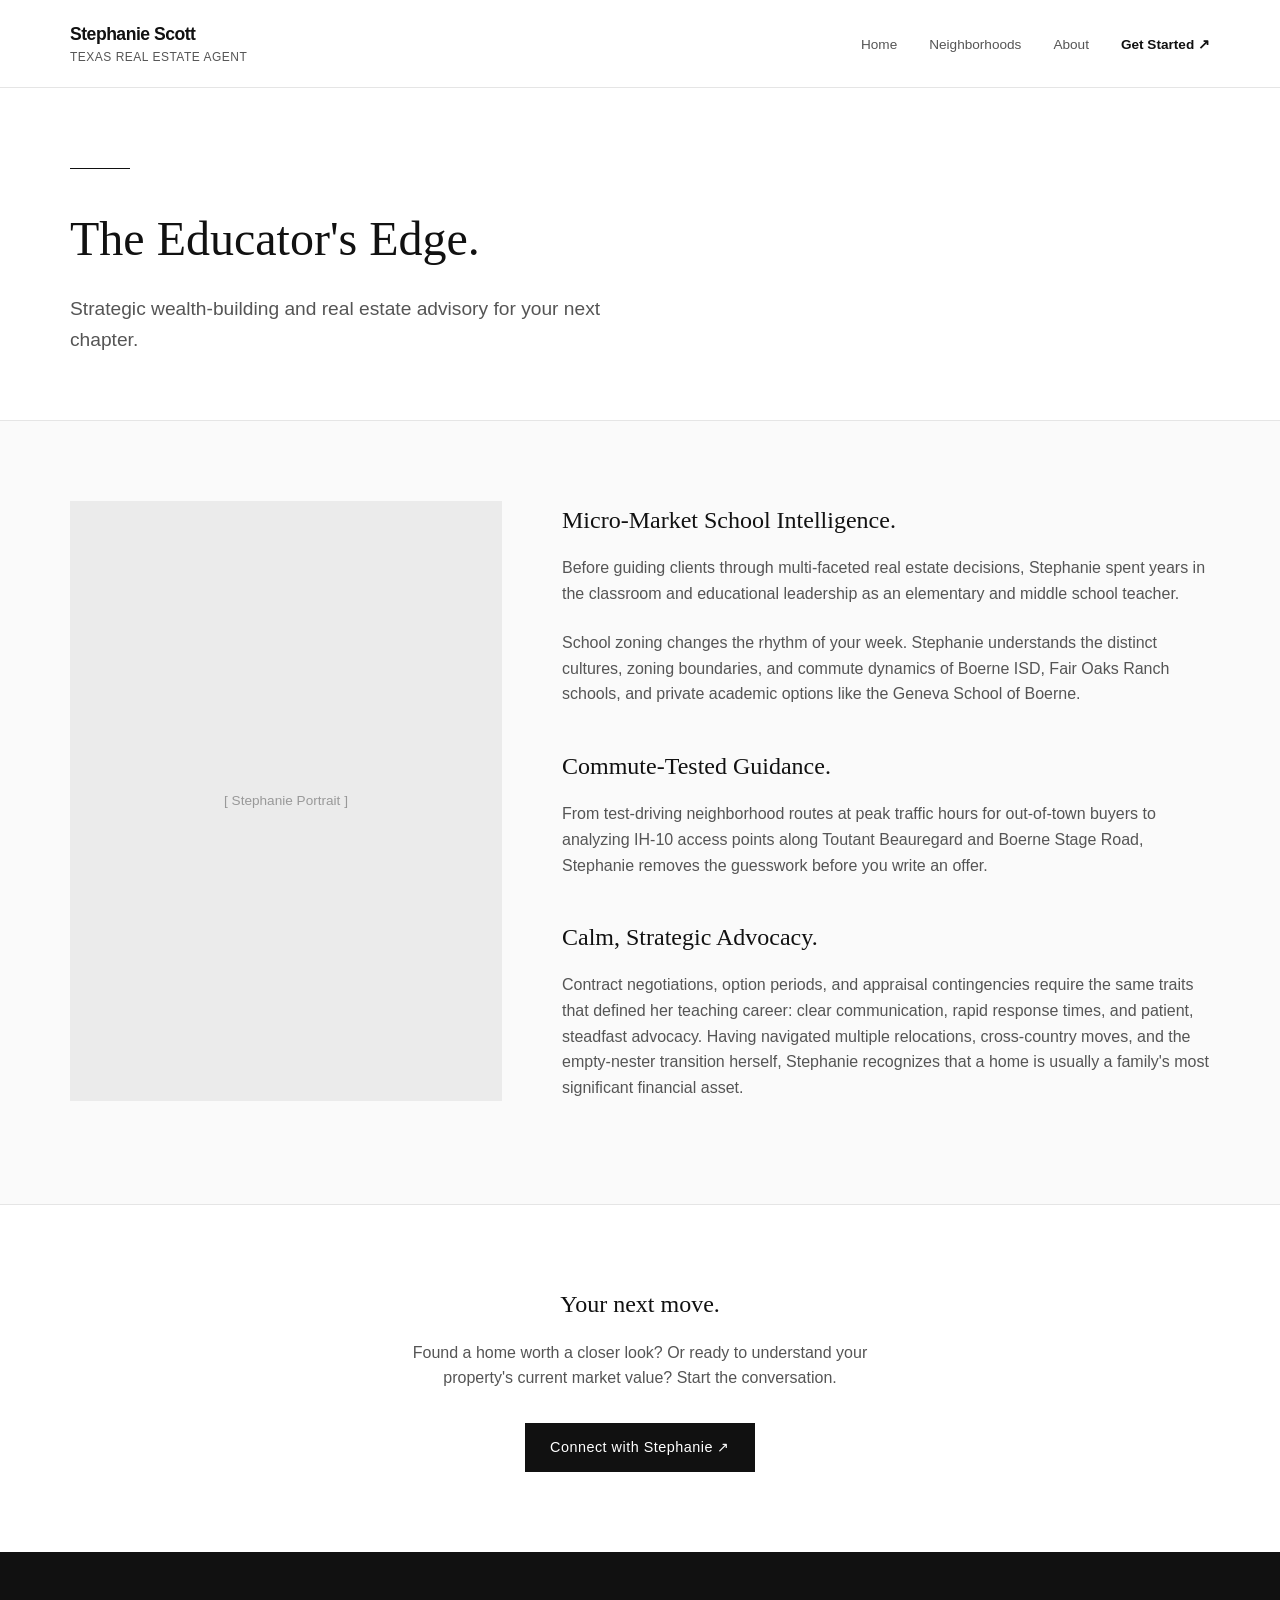
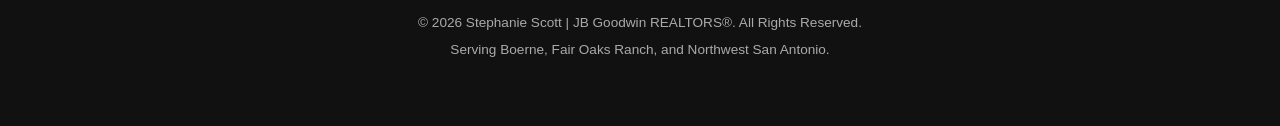
==== about.html @ c8caf701 "V1" ====
<!DOCTYPE html>
<html lang="en">
<head>
    <meta charset="UTF-8">
    <meta name="viewport" content="width=device-width, initial-scale=1.0">
    <title>Stephanie Scott | Texas Real Estate Agent</title>
    <link rel="stylesheet" href="css/style.css">
</head>
<body>
<!-- Navigation -->
<nav class="scott-nav">
    <div class="container nav-inner">
        <a href="index.html" class="logo">
            <span class="logo-name">Stephanie Scott</span>
            <span class="logo-title">Texas Real Estate Agent</span>
        </a>
        <ul class="nav-links">
            <li><a href="index.html">Home</a></li>
            <li><a href="areas.html">Neighborhoods</a></li>
            <li><a href="about.html">About</a></li>
            <li><a href="contact.html" class="nav-cta">Get Started ↗</a></li>
        </ul>
    </div>
</nav>

<header class="page-header">
    <div class="container">
        <div class="editorial-line"></div>
        <h1>The Educator's Edge.</h1>
        <p style="font-size: 1.2rem; max-width: 600px;">Strategic wealth-building and real estate advisory for your next chapter.</p>
    </div>
</header>
<section class="section">
    <div class="container" style="display: grid; grid-template-columns: 1fr 1.5fr; gap: 60px;">
        <div>
            <div class="image-placeholder" style="height: 600px;">
                <span>[ Stephanie Portrait ]</span>
            </div>
        </div>
        <div>
            <h2>Micro-Market School Intelligence.</h2>
            <p>Before guiding clients through multi-faceted real estate decisions, Stephanie spent years in the classroom and educational leadership as an elementary and middle school teacher.</p>
            <p>School zoning changes the rhythm of your week. Stephanie understands the distinct cultures, zoning boundaries, and commute dynamics of Boerne ISD, Fair Oaks Ranch schools, and private academic options like the Geneva School of Boerne.</p>
            
            <h2 style="margin-top: 40px;">Commute-Tested Guidance.</h2>
            <p>From test-driving neighborhood routes at peak traffic hours for out-of-town buyers to analyzing IH-10 access points along Toutant Beauregard and Boerne Stage Road, Stephanie removes the guesswork before you write an offer.</p>
            
            <h2 style="margin-top: 40px;">Calm, Strategic Advocacy.</h2>
            <p>Contract negotiations, option periods, and appraisal contingencies require the same traits that defined her teaching career: clear communication, rapid response times, and patient, steadfast advocacy. Having navigated multiple relocations, cross-country moves, and the empty-nester transition herself, Stephanie recognizes that a home is usually a family's most significant financial asset.</p>
        </div>
    </div>
</section>

<!-- Call to Action Footer -->
<section class="section bg-alt" style="text-align: center; border-top: 1px solid var(--border-color);">
    <div class="container">
        <h2>Your next move.</h2>
        <p style="max-width: 500px; margin: 0 auto 2rem auto;">Found a home worth a closer look? Or ready to understand your property's current market value? Start the conversation.</p>
        <a href="contact.html" class="btn-primary">Connect with Stephanie ↗</a>
    </div>
</section>
<footer>
    <div class="container">
        <p>&copy; 2026 Stephanie Scott | JB Goodwin REALTORS&reg;. All Rights Reserved.</p>
        <p>Serving Boerne, Fair Oaks Ranch, and Northwest San Antonio.</p>
    </div>
</footer>
</body>
</html>
---- css/style.css ----
/* Core Variables - Editorial & Restrained */
:root {
    --text-main: #111111;
    --text-muted: #555555;
    --bg-main: #FAFAFA;
    --bg-alt: #FFFFFF;
    --border-color: #E5E5E5;
    --accent: #5b7065; /* Muted Sage */
    --font-sans: -apple-system, BlinkMacSystemFont, "Segoe UI", Roboto, Helvetica, Arial, sans-serif;
    --font-serif: "Playfair Display", Georgia, "Times New Roman", serif;
}

body {
    margin: 0;
    padding: 0;
    background-color: var(--bg-main);
    color: var(--text-main);
    font-family: var(--font-sans);
    line-height: 1.6;
}

.container {
    width: 90%;
    max-width: 1140px;
    margin: 0 auto;
}

h1, h2, h3, h4, h5, h6 {
    font-family: var(--font-serif);
    font-weight: 400;
    color: var(--text-main);
    margin: 0 0 1rem 0;
}

p {
    margin: 0 0 1.5rem 0;
    color: var(--text-muted);
}

.editorial-line {
    height: 1px;
    width: 60px;
    background-color: var(--text-main);
    margin-bottom: 2rem;
}

/* Button Styles */
.btn-primary {
    display: inline-block;
    background-color: var(--text-main);
    color: #FFFFFF !important;
    padding: 12px 24px;
    text-decoration: none;
    font-size: 0.9rem;
    font-weight: 500;
    letter-spacing: 0.5px;
    border: 1px solid var(--text-main);
    transition: all 0.2s ease;
    cursor: pointer;
}

.btn-primary:hover {
    background-color: #FFFFFF;
    color: var(--text-main) !important;
}

.btn-text {
    display: inline-block;
    color: var(--text-main) !important;
    text-decoration: none;
    font-size: 0.95rem;
    font-weight: 600;
    border-bottom: 1px solid var(--text-main);
    padding-bottom: 2px;
    transition: opacity 0.2s ease;
}

.btn-text:hover {
    opacity: 0.6;
}

/* Navigation */
.scott-nav {
    background-color: var(--bg-alt);
    border-bottom: 1px solid var(--border-color);
    padding: 20px 0;
    position: sticky;
    top: 0;
    z-index: 100;
}

.nav-inner {
    display: flex;
    justify-content: space-between;
    align-items: center;
}

.logo {
    display: flex;
    flex-direction: column;
    text-decoration: none;
}

.logo-name {
    font-family: var(--font-sans);
    font-weight: 600;
    font-size: 1.1rem;
    letter-spacing: -0.5px;
    color: var(--text-main);
}

.logo-title {
    font-size: 0.75rem;
    color: var(--text-muted);
    text-transform: uppercase;
    letter-spacing: 0.5px;
}

.nav-links {
    list-style: none;
    display: flex;
    align-items: center;
    gap: 2rem;
    margin: 0;
    padding: 0;
}

.nav-links a {
    text-decoration: none;
    color: var(--text-muted);
    font-size: 0.85rem;
    font-weight: 500;
    transition: color 0.2s ease;
}

.nav-links a:hover {
    color: var(--text-main);
}

.nav-cta {
    font-weight: 600 !important;
    color: var(--text-main) !important;
}

/* Page Headers */
.page-header {
    padding: 80px 0 40px 0;
    background-color: var(--bg-alt);
    border-bottom: 1px solid var(--border-color);
}

.page-header h1 {
    font-size: 3rem;
}

/* Section Spacing */
.section {
    padding: 80px 0;
}

.bg-alt {
    background-color: var(--bg-alt);
}

/* Hero Section */
.hero {
    background-color: var(--bg-main);
    padding: 80px 0 100px 0;
    border-bottom: 1px solid var(--border-color);
}

.hero-grid {
    display: grid;
    grid-template-columns: 1fr 1fr;
    gap: 60px;
    align-items: center;
}

.hero h1 {
    font-size: 3.5rem;
    line-height: 1.1;
    margin-bottom: 1.5rem;
    letter-spacing: -1px;
}

.hero-subtext {
    font-size: 1.1rem;
    margin-bottom: 2.5rem;
    max-width: 90%;
}

.hero-actions {
    display: flex;
    align-items: center;
    gap: 1.5rem;
}

.image-placeholder {
    width: 100%;
    height: 500px;
    background-color: #EBEBEB;
    display: flex;
    align-items: center;
    justify-content: center;
    color: #999;
    font-size: 0.85rem;
}

/* Footer */
footer {
    background-color: var(--text-main);
    color: #fff;
    padding: 60px 0;
    text-align: center;
}
footer p {
    color: #aaa;
    font-size: 0.85rem;
    margin-bottom: 5px;
}

/* Forms */
.form-group {
    margin-bottom: 1.5rem;
}
.form-group label {
    display: block;
    margin-bottom: 0.5rem;
    font-size: 0.9rem;
    font-weight: 500;
}
.form-control {
    width: 100%;
    padding: 12px;
    border: 1px solid var(--border-color);
    background-color: var(--bg-alt);
    font-family: var(--font-sans);
}
.form-control:focus {
    outline: none;
    border-color: var(--accent);
}

/* Mobile */
@media (max-width: 900px) {
    .hero-grid {
        grid-template-columns: 1fr;
    }
}
@media (max-width: 600px) {
    .nav-links {
        display: none;
    }
}
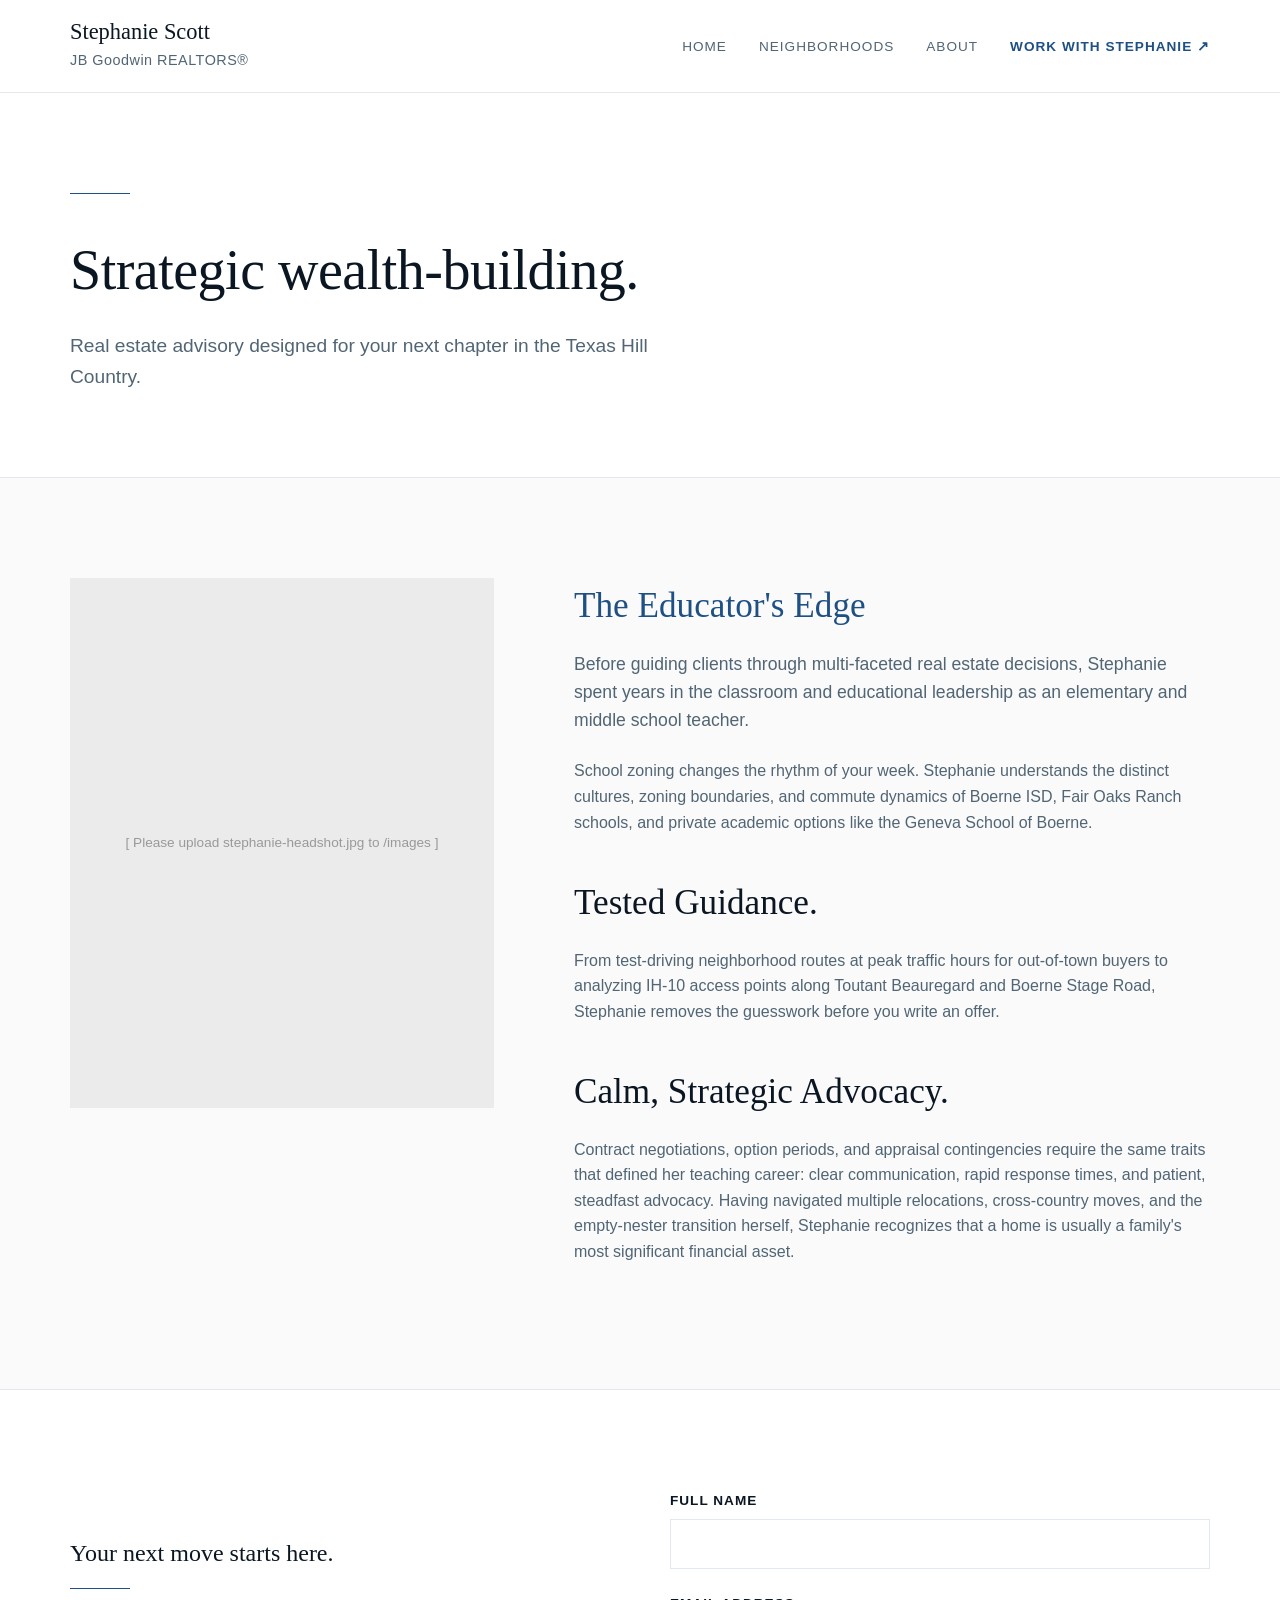
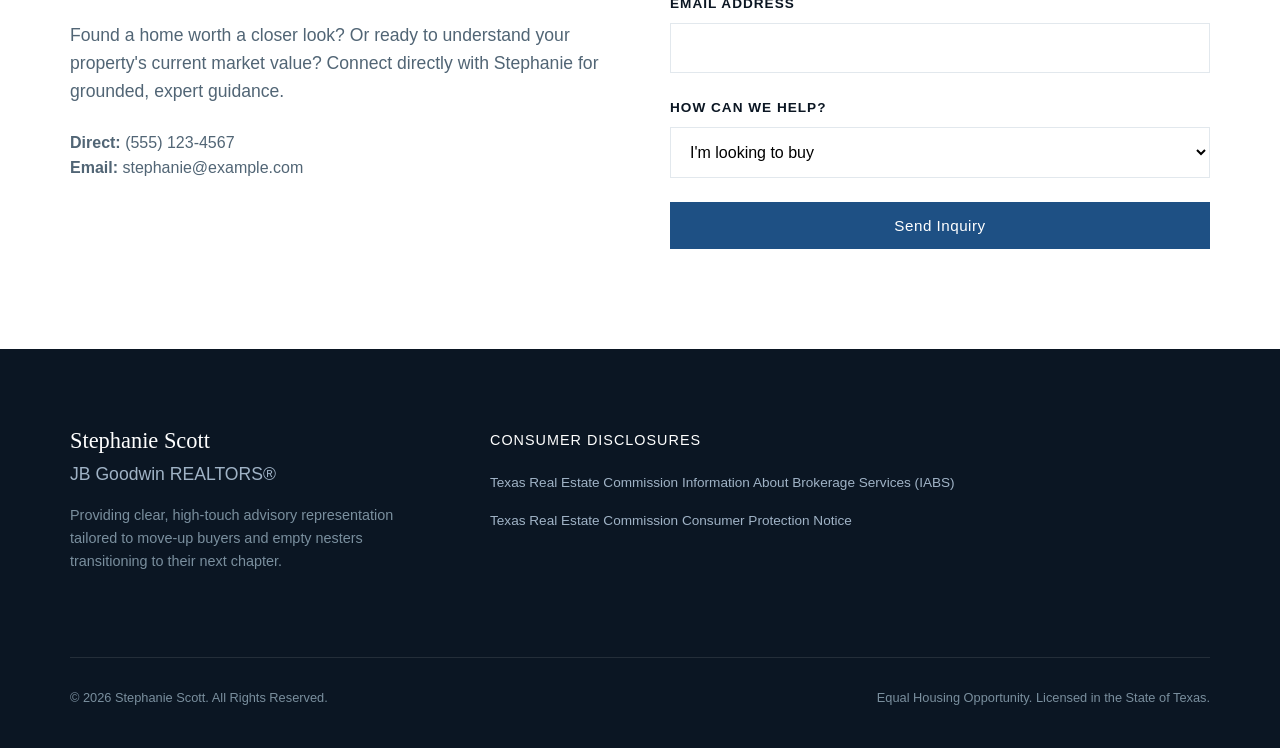
==== commit 0238f1e2: "V2" ====
--- a/about.html
+++ b/about.html
@@ -3,8 +3,9 @@
 <head>
     <meta charset="UTF-8">
     <meta name="viewport" content="width=device-width, initial-scale=1.0">
-    <title>Stephanie Scott | Texas Real Estate Agent</title>
+    <title>Stephanie Scott | JB Goodwin REALTORS® | Texas Real Estate Agent</title>
     <link rel="stylesheet" href="css/style.css">
+    <meta name="description" content="Grounded real estate guidance along the I-10 corridor, Boerne, and Fair Oaks Ranch. Discover the Educator's Edge with Stephanie Scott, JB Goodwin REALTORS®.">
 </head>
 <body>
 <!-- Navigation -->
@@ -12,13 +13,13 @@
     <div class="container nav-inner">
         <a href="index.html" class="logo">
             <span class="logo-name">Stephanie Scott</span>
-            <span class="logo-title">Texas Real Estate Agent</span>
+            <span class="logo-title">JB Goodwin REALTORS&reg;</span>
         </a>
         <ul class="nav-links">
             <li><a href="index.html">Home</a></li>
             <li><a href="areas.html">Neighborhoods</a></li>
             <li><a href="about.html">About</a></li>
-            <li><a href="contact.html" class="nav-cta">Get Started ↗</a></li>
+            <li><a href="contact.html" class="nav-cta">Work With Stephanie ↗</a></li>
         </ul>
     </div>
 </nav>
@@ -26,43 +27,82 @@
 <header class="page-header">
     <div class="container">
         <div class="editorial-line"></div>
-        <h1>The Educator's Edge.</h1>
-        <p style="font-size: 1.2rem; max-width: 600px;">Strategic wealth-building and real estate advisory for your next chapter.</p>
+        <h1>Strategic wealth-building.</h1>
+        <p style="font-size: 1.2rem; max-width: 600px;">Real estate advisory designed for your next chapter in the Texas Hill Country.</p>
     </div>
 </header>
 <section class="section">
-    <div class="container" style="display: grid; grid-template-columns: 1fr 1.5fr; gap: 60px;">
+    <div class="container" style="display: grid; grid-template-columns: 1fr 1.5fr; gap: 80px; align-items: start;">
         <div>
-            <div class="image-placeholder" style="height: 600px;">
-                <span>[ Stephanie Portrait ]</span>
+            <div class="image-placeholder" style="height: auto; aspect-ratio: 4/5;">
+                 <img src="images/stephanie-headshot.jpg" alt="Stephanie Scott Headshot" onerror="this.style.display='none'; this.parentNode.innerHTML='<span style=\'color:#999;\'>[ Please upload stephanie-headshot.jpg to /images ]</span>'">
             </div>
         </div>
         <div>
-            <h2>Micro-Market School Intelligence.</h2>
-            <p>Before guiding clients through multi-faceted real estate decisions, Stephanie spent years in the classroom and educational leadership as an elementary and middle school teacher.</p>
+            <h2 style="font-size: 2.2rem; color: var(--accent);">The Educator's Edge</h2>
+            <p style="font-size: 1.1rem;">Before guiding clients through multi-faceted real estate decisions, Stephanie spent years in the classroom and educational leadership as an elementary and middle school teacher.</p>
             <p>School zoning changes the rhythm of your week. Stephanie understands the distinct cultures, zoning boundaries, and commute dynamics of Boerne ISD, Fair Oaks Ranch schools, and private academic options like the Geneva School of Boerne.</p>
             
-            <h2 style="margin-top: 40px;">Commute-Tested Guidance.</h2>
+            <h2 style="margin-top: 40px; font-size: 2.2rem;">Tested Guidance.</h2>
             <p>From test-driving neighborhood routes at peak traffic hours for out-of-town buyers to analyzing IH-10 access points along Toutant Beauregard and Boerne Stage Road, Stephanie removes the guesswork before you write an offer.</p>
             
-            <h2 style="margin-top: 40px;">Calm, Strategic Advocacy.</h2>
+            <h2 style="margin-top: 40px; font-size: 2.2rem;">Calm, Strategic Advocacy.</h2>
             <p>Contract negotiations, option periods, and appraisal contingencies require the same traits that defined her teaching career: clear communication, rapid response times, and patient, steadfast advocacy. Having navigated multiple relocations, cross-country moves, and the empty-nester transition herself, Stephanie recognizes that a home is usually a family's most significant financial asset.</p>
         </div>
     </div>
 </section>
 
-<!-- Call to Action Footer -->
-<section class="section bg-alt" style="text-align: center; border-top: 1px solid var(--border-color);">
-    <div class="container">
-        <h2>Your next move.</h2>
-        <p style="max-width: 500px; margin: 0 auto 2rem auto;">Found a home worth a closer look? Or ready to understand your property's current market value? Start the conversation.</p>
-        <a href="contact.html" class="btn-primary">Connect with Stephanie ↗</a>
+<!-- Lead Capture / CTA Section -->
+<section class="section bg-alt" style="border-top: 1px solid var(--border-color);">
+    <div class="container lead-capture-grid">
+        <div>
+            <h2>Your next move starts here.</h2>
+            <div class="editorial-line"></div>
+            <p style="font-size: 1.1rem;">Found a home worth a closer look? Or ready to understand your property's current market value? Connect directly with Stephanie for grounded, expert guidance.</p>
+            <p><strong>Direct:</strong> (555) 123-4567<br><strong>Email:</strong> stephanie@example.com</p>
+        </div>
+        <div>
+            <form name="contact" method="POST" data-netlify="true" action="/success.html">
+                <div class="form-group">
+                    <label>Full Name</label>
+                    <input type="text" name="name" class="form-control" required>
+                </div>
+                <div class="form-group">
+                    <label>Email Address</label>
+                    <input type="email" name="email" class="form-control" required>
+                </div>
+                <div class="form-group">
+                    <label>How can we help?</label>
+                    <select name="inquiry_type" class="form-control">
+                        <option>I'm looking to buy</option>
+                        <option>I'm looking to sell</option>
+                        <option>Relocating to the San Antonio/Boerne area</option>
+                        <option>General real estate inquiry</option>
+                    </select>
+                </div>
+                <button type="submit" class="btn-primary" style="width: 100%;">Send Inquiry</button>
+            </form>
+        </div>
     </div>
 </section>
-<footer>
-    <div class="container">
-        <p>&copy; 2026 Stephanie Scott | JB Goodwin REALTORS&reg;. All Rights Reserved.</p>
-        <p>Serving Boerne, Fair Oaks Ranch, and Northwest San Antonio.</p>
+
+<!-- TREC Compliant Footer -->
+<footer class="site-footer">
+    <div class="container footer-grid">
+        <div class="footer-brand">
+            <span class="logo-name">Stephanie Scott</span>
+            <span class="broker-name">JB Goodwin REALTORS&reg;</span>
+            <p style="color: #7A8F9E; margin-top: 15px; font-size: 0.9rem;">Providing clear, high-touch advisory representation tailored to move-up buyers and empty nesters transitioning to their next chapter.</p>
+        </div>
+        <div class="footer-links">
+            <h4 style="color: #fff; margin-bottom: 5px; font-family: var(--font-sans); font-size: 0.9rem; text-transform: uppercase; letter-spacing: 1px;">Consumer Disclosures</h4>
+            <a href="https://drive.google.com/file/d/1l_3SOU26f0fqp-PpKHAek24jB_T3KAyO/view?usp=sharing" target="_blank" rel="noopener noreferrer">Texas Real Estate Commission Information About Brokerage Services (IABS)</a>
+            <a href="https://www.trec.texas.gov/sites/default/links/CN%201-5_0.pdf" target="_blank" rel="noopener noreferrer">Texas Real Estate Commission Consumer Protection Notice</a>
+        </div>
+    </div>
+    <div class="container footer-bottom">
+        <span>&copy; 2026 Stephanie Scott. All Rights Reserved.</span>
+        <span>Equal Housing Opportunity. Licensed in the State of Texas.</span>
     </div>
 </footer>
 </body>
--- a/css/style.css
+++ b/css/style.css
@@ -1,13 +1,14 @@
 /* Core Variables - Editorial & Restrained */
 :root {
-    --text-main: #111111;
-    --text-muted: #555555;
+    --text-main: #0B1623; /* Deep Midnight Blue / Almost Black */
+    --text-muted: #516575; /* Steel Blue Muted */
     --bg-main: #FAFAFA;
     --bg-alt: #FFFFFF;
-    --border-color: #E5E5E5;
-    --accent: #5b7065; /* Muted Sage */
+    --border-color: #E2E8ED;
+    --accent: #1E5084; /* Unique Sophisticated Blue */
+    --accent-hover: #153A61;
     --font-sans: -apple-system, BlinkMacSystemFont, "Segoe UI", Roboto, Helvetica, Arial, sans-serif;
-    --font-serif: "Playfair Display", Georgia, "Times New Roman", serif;
+    --font-serif: "Playfair Display", "Didot", Georgia, "Times New Roman", serif;
 }
 
 body {
@@ -40,28 +41,28 @@
 .editorial-line {
     height: 1px;
     width: 60px;
-    background-color: var(--text-main);
+    background-color: var(--accent);
     margin-bottom: 2rem;
 }
 
 /* Button Styles */
 .btn-primary {
     display: inline-block;
-    background-color: var(--text-main);
+    background-color: var(--accent);
     color: #FFFFFF !important;
-    padding: 12px 24px;
-    text-decoration: none;
-    font-size: 0.9rem;
+    padding: 14px 28px;
+    text-decoration: none;
+    font-size: 0.95rem;
     font-weight: 500;
     letter-spacing: 0.5px;
-    border: 1px solid var(--text-main);
-    transition: all 0.2s ease;
+    border: 1px solid var(--accent);
+    transition: all 0.3s ease;
     cursor: pointer;
 }
 
 .btn-primary:hover {
-    background-color: #FFFFFF;
-    color: var(--text-main) !important;
+    background-color: var(--accent-hover);
+    border-color: var(--accent-hover);
 }
 
 .btn-text {
@@ -71,12 +72,14 @@
     font-size: 0.95rem;
     font-weight: 600;
     border-bottom: 1px solid var(--text-main);
-    padding-bottom: 2px;
+    padding-bottom: 3px;
     transition: opacity 0.2s ease;
 }
 
 .btn-text:hover {
     opacity: 0.6;
+    color: var(--accent) !important;
+    border-bottom-color: var(--accent);
 }
 
 /* Navigation */
@@ -102,18 +105,20 @@
 }
 
 .logo-name {
-    font-family: var(--font-sans);
-    font-weight: 600;
-    font-size: 1.1rem;
-    letter-spacing: -0.5px;
+    font-family: var(--font-serif);
+    font-weight: 400;
+    font-size: 1.4rem;
     color: var(--text-main);
-}
-
+    line-height: 1.1;
+}
+
+/* TREC Compliance: Brokerage identification font size prominently sized */
 .logo-title {
-    font-size: 0.75rem;
+    font-size: 0.9rem;
     color: var(--text-muted);
-    text-transform: uppercase;
+    font-weight: 500;
     letter-spacing: 0.5px;
+    margin-top: 4px;
 }
 
 .nav-links {
@@ -130,125 +135,215 @@
     color: var(--text-muted);
     font-size: 0.85rem;
     font-weight: 500;
+    text-transform: uppercase;
+    letter-spacing: 1px;
     transition: color 0.2s ease;
 }
 
 .nav-links a:hover {
-    color: var(--text-main);
+    color: var(--accent);
 }
 
 .nav-cta {
     font-weight: 600 !important;
-    color: var(--text-main) !important;
+    color: var(--accent) !important;
 }
 
 /* Page Headers */
 .page-header {
-    padding: 80px 0 40px 0;
+    padding: 100px 0 60px 0;
     background-color: var(--bg-alt);
     border-bottom: 1px solid var(--border-color);
 }
 
 .page-header h1 {
-    font-size: 3rem;
+    font-size: 3.5rem;
+    letter-spacing: -0.5px;
 }
 
 /* Section Spacing */
 .section {
-    padding: 80px 0;
+    padding: 100px 0;
 }
 
 .bg-alt {
     background-color: var(--bg-alt);
+}
+
+.bg-accent {
+    background-color: var(--text-main);
+    color: var(--bg-alt);
+}
+.bg-accent h2, .bg-accent p {
+    color: var(--bg-alt);
 }
 
 /* Hero Section */
 .hero {
     background-color: var(--bg-main);
-    padding: 80px 0 100px 0;
+    padding: 100px 0 120px 0;
     border-bottom: 1px solid var(--border-color);
 }
 
 .hero-grid {
     display: grid;
     grid-template-columns: 1fr 1fr;
-    gap: 60px;
+    gap: 80px;
     align-items: center;
 }
 
 .hero h1 {
-    font-size: 3.5rem;
+    font-size: 4rem;
     line-height: 1.1;
     margin-bottom: 1.5rem;
     letter-spacing: -1px;
 }
 
 .hero-subtext {
-    font-size: 1.1rem;
+    font-size: 1.15rem;
     margin-bottom: 2.5rem;
     max-width: 90%;
+    color: var(--text-main);
 }
 
 .hero-actions {
     display: flex;
     align-items: center;
-    gap: 1.5rem;
+    gap: 2rem;
 }
 
 .image-placeholder {
     width: 100%;
-    height: 500px;
+    height: 600px;
     background-color: #EBEBEB;
     display: flex;
     align-items: center;
     justify-content: center;
     color: #999;
     font-size: 0.85rem;
-}
-
-/* Footer */
-footer {
-    background-color: var(--text-main);
-    color: #fff;
-    padding: 60px 0;
-    text-align: center;
-}
-footer p {
-    color: #aaa;
-    font-size: 0.85rem;
-    margin-bottom: 5px;
-}
-
-/* Forms */
+    overflow: hidden;
+}
+
+.image-placeholder img {
+    width: 100%;
+    height: 100%;
+    object-fit: cover;
+}
+
+/* Value Props / Educator Edge Grid */
+.editorial-grid {
+    display: grid;
+    grid-template-columns: repeat(3, 1fr);
+    gap: 60px;
+}
+.grid-item {
+    border-top: 1px solid var(--border-color);
+    padding-top: 2rem;
+}
+.grid-item h3 {
+    font-family: var(--font-sans);
+    font-size: 1.2rem;
+    font-weight: 600;
+}
+.grid-number {
+    font-family: var(--font-serif);
+    font-size: 1.5rem;
+    color: var(--accent);
+    display: block;
+    margin-bottom: 1rem;
+}
+
+/* Forms (Lead Capture Flow) */
+.lead-capture-grid {
+    display: grid;
+    grid-template-columns: 1fr 1fr;
+    gap: 60px;
+    align-items: center;
+}
 .form-group {
     margin-bottom: 1.5rem;
 }
 .form-group label {
     display: block;
     margin-bottom: 0.5rem;
-    font-size: 0.9rem;
-    font-weight: 500;
+    font-size: 0.85rem;
+    text-transform: uppercase;
+    letter-spacing: 1px;
+    font-weight: 600;
 }
 .form-control {
     width: 100%;
-    padding: 12px;
+    padding: 15px;
     border: 1px solid var(--border-color);
     background-color: var(--bg-alt);
     font-family: var(--font-sans);
+    font-size: 1rem;
+    transition: border-color 0.3s ease;
+    box-sizing: border-box;
 }
 .form-control:focus {
     outline: none;
     border-color: var(--accent);
 }
 
+/* TREC Compliant Footer */
+.site-footer {
+    background-color: var(--text-main);
+    color: #fff;
+    padding: 80px 0 40px 0;
+}
+.footer-grid {
+    display: grid;
+    grid-template-columns: 1fr 2fr;
+    gap: 60px;
+    margin-bottom: 60px;
+}
+.footer-brand .logo-name {
+    color: #fff;
+}
+.footer-brand .broker-name {
+    display: block;
+    color: #A0B3C6;
+    font-size: 1.1rem; /* Prominent sizing for TREC compliance */
+    margin-top: 5px;
+    font-weight: 500;
+}
+.footer-links {
+    display: flex;
+    flex-direction: column;
+    gap: 15px;
+    align-items: flex-start;
+}
+.footer-links a {
+    color: #A0B3C6;
+    text-decoration: none;
+    font-size: 0.85rem;
+    border-bottom: 1px solid transparent;
+    transition: color 0.2s ease;
+}
+.footer-links a:hover {
+    color: #fff;
+    border-bottom-color: #fff;
+}
+.footer-bottom {
+    border-top: 1px solid rgba(255,255,255,0.1);
+    padding-top: 30px;
+    display: flex;
+    justify-content: space-between;
+    font-size: 0.8rem;
+    color: #7A8F9E;
+}
+
 /* Mobile */
 @media (max-width: 900px) {
-    .hero-grid {
+    .hero-grid, .editorial-grid, .lead-capture-grid, .footer-grid {
         grid-template-columns: 1fr;
+        gap: 40px;
     }
+    .hero h1 { font-size: 3rem; }
+    .page-header h1 { font-size: 2.5rem; }
 }
 @media (max-width: 600px) {
-    .nav-links {
-        display: none;
-    }
-}
+    .nav-links { display: none; }
+    .footer-bottom { flex-direction: column; gap: 10px; }
+}
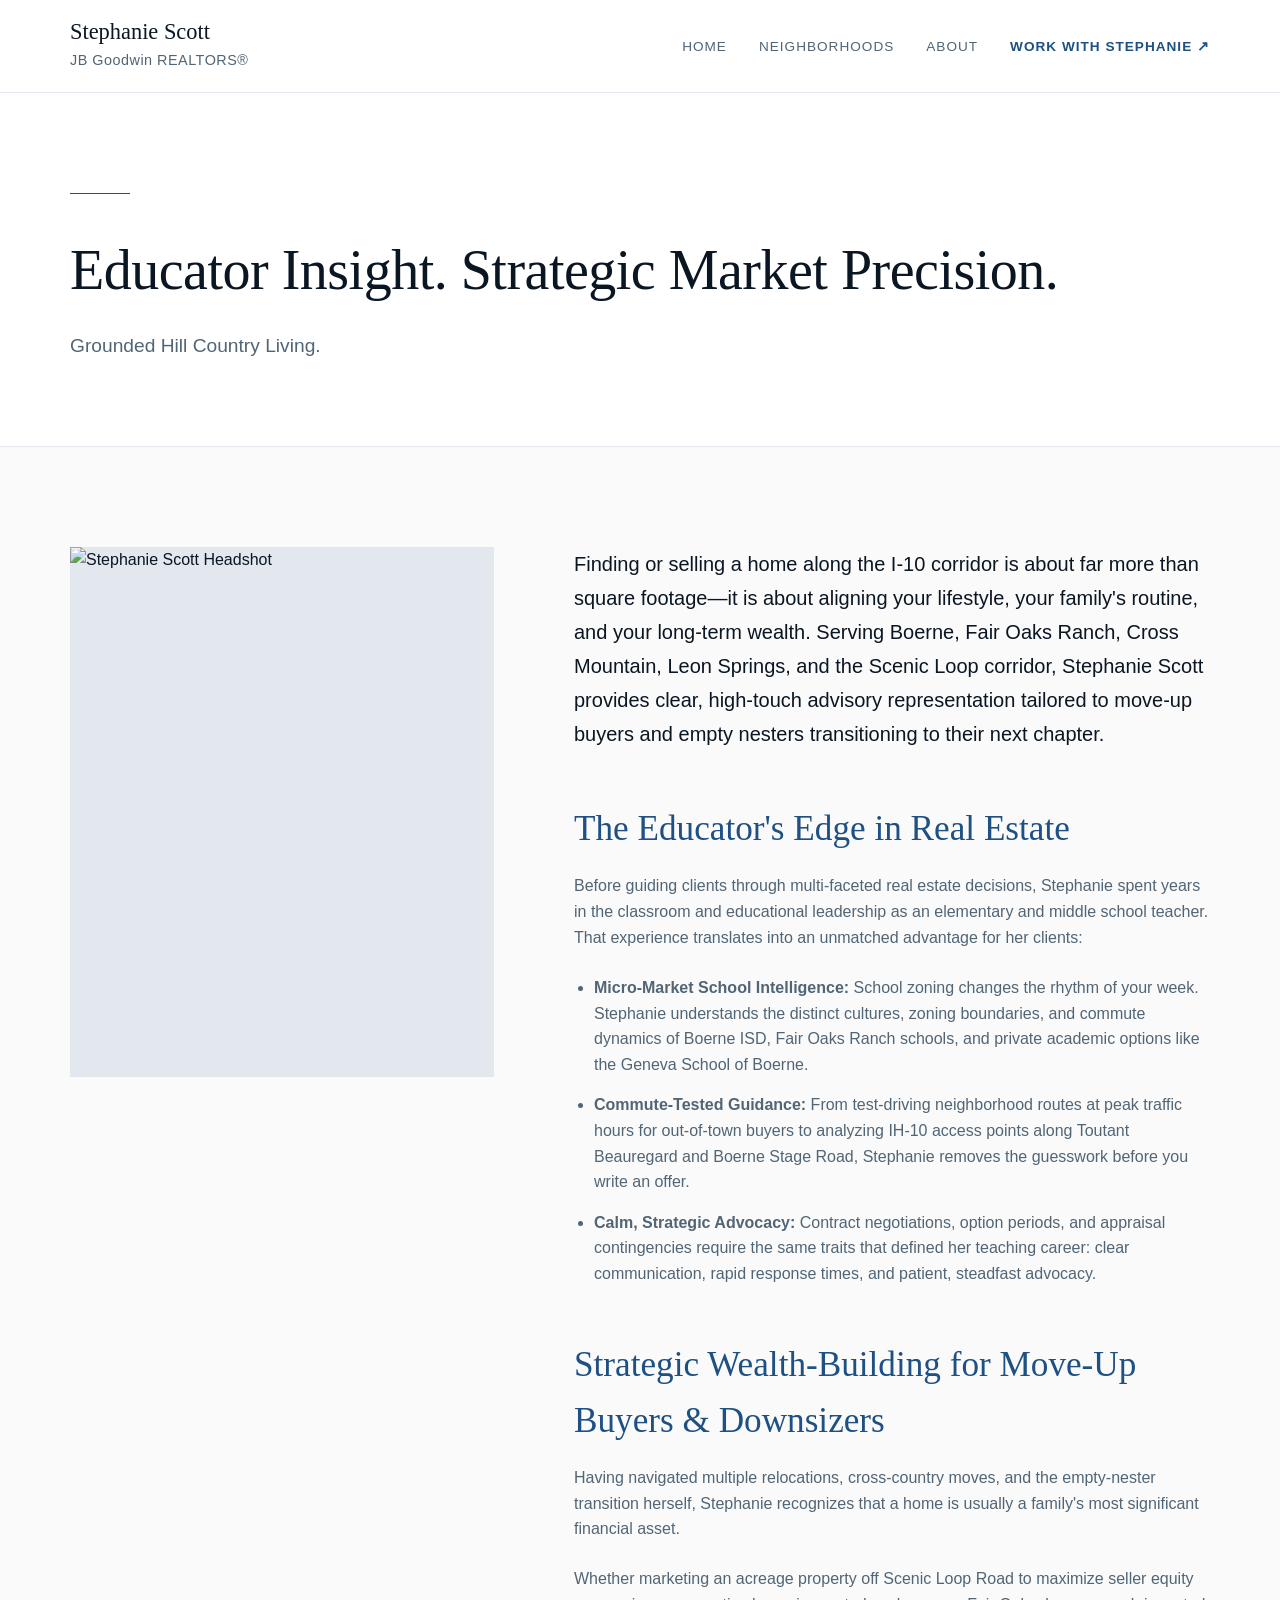
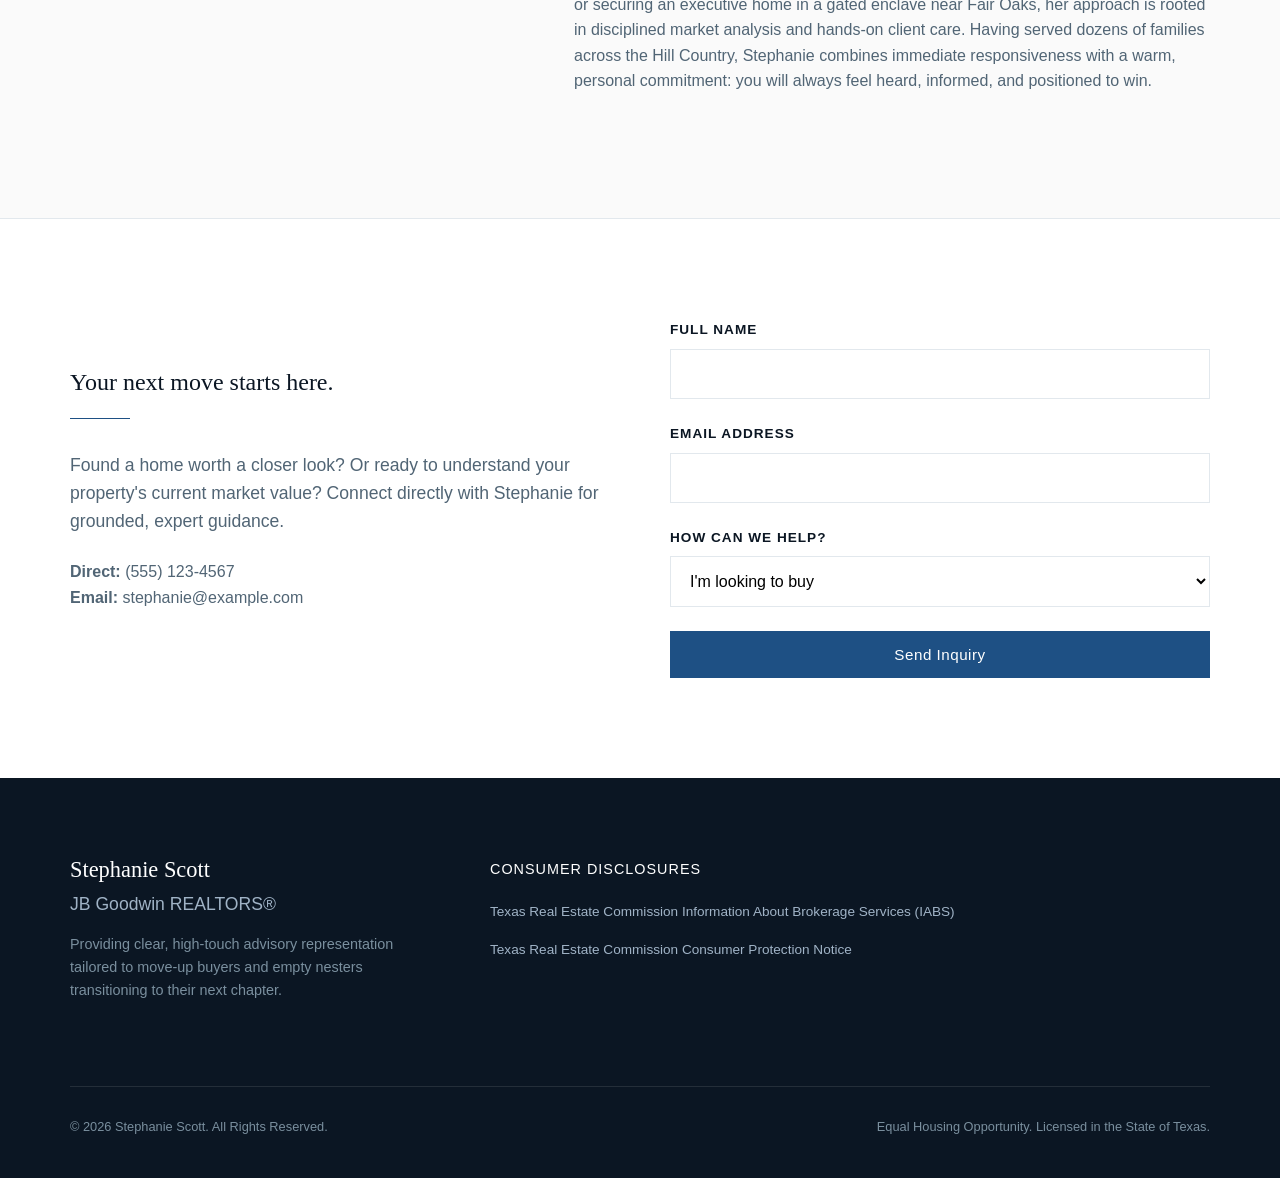
==== commit 385d3aab: "Headshot V3" ====
--- a/about.html
+++ b/about.html
@@ -27,27 +27,31 @@
 <header class="page-header">
     <div class="container">
         <div class="editorial-line"></div>
-        <h1>Strategic wealth-building.</h1>
-        <p style="font-size: 1.2rem; max-width: 600px;">Real estate advisory designed for your next chapter in the Texas Hill Country.</p>
+        <h1>Educator Insight. Strategic Market Precision.</h1>
+        <p style="font-size: 1.2rem; max-width: 600px;">Grounded Hill Country Living.</p>
     </div>
 </header>
 <section class="section">
     <div class="container" style="display: grid; grid-template-columns: 1fr 1.5fr; gap: 80px; align-items: start;">
         <div>
             <div class="image-placeholder" style="height: auto; aspect-ratio: 4/5;">
-                 <img src="images/stephanie-headshot.jpg" alt="Stephanie Scott Headshot" onerror="this.style.display='none'; this.parentNode.innerHTML='<span style=\'color:#999;\'>[ Please upload stephanie-headshot.jpg to /images ]</span>'">
+                 <img src="assets/Stephanie-Scott-Headshot.jpg" alt="Stephanie Scott Headshot">
             </div>
         </div>
         <div>
-            <h2 style="font-size: 2.2rem; color: var(--accent);">The Educator's Edge</h2>
-            <p style="font-size: 1.1rem;">Before guiding clients through multi-faceted real estate decisions, Stephanie spent years in the classroom and educational leadership as an elementary and middle school teacher.</p>
-            <p>School zoning changes the rhythm of your week. Stephanie understands the distinct cultures, zoning boundaries, and commute dynamics of Boerne ISD, Fair Oaks Ranch schools, and private academic options like the Geneva School of Boerne.</p>
+            <p style="font-size: 1.25rem; line-height: 1.7; font-weight: 500; color: var(--text-main); margin-bottom: 50px;">Finding or selling a home along the I-10 corridor is about far more than square footage—it is about aligning your lifestyle, your family's routine, and your long-term wealth. Serving Boerne, Fair Oaks Ranch, Cross Mountain, Leon Springs, and the Scenic Loop corridor, Stephanie Scott provides clear, high-touch advisory representation tailored to move-up buyers and empty nesters transitioning to their next chapter.</p>
             
-            <h2 style="margin-top: 40px; font-size: 2.2rem;">Tested Guidance.</h2>
-            <p>From test-driving neighborhood routes at peak traffic hours for out-of-town buyers to analyzing IH-10 access points along Toutant Beauregard and Boerne Stage Road, Stephanie removes the guesswork before you write an offer.</p>
+            <h2 style="font-size: 2.2rem; color: var(--accent);">The Educator's Edge in Real Estate</h2>
+            <p style="margin-bottom: 25px;">Before guiding clients through multi-faceted real estate decisions, Stephanie spent years in the classroom and educational leadership as an elementary and middle school teacher. That experience translates into an unmatched advantage for her clients:</p>
+            <ul style="margin-bottom: 50px; padding-left: 20px; color: var(--text-muted);">
+                <li style="margin-bottom: 15px;"><strong>Micro-Market School Intelligence:</strong> School zoning changes the rhythm of your week. Stephanie understands the distinct cultures, zoning boundaries, and commute dynamics of Boerne ISD, Fair Oaks Ranch schools, and private academic options like the Geneva School of Boerne.</li>
+                <li style="margin-bottom: 15px;"><strong>Commute-Tested Guidance:</strong> From test-driving neighborhood routes at peak traffic hours for out-of-town buyers to analyzing IH-10 access points along Toutant Beauregard and Boerne Stage Road, Stephanie removes the guesswork before you write an offer.</li>
+                <li style="margin-bottom: 15px;"><strong>Calm, Strategic Advocacy:</strong> Contract negotiations, option periods, and appraisal contingencies require the same traits that defined her teaching career: clear communication, rapid response times, and patient, steadfast advocacy.</li>
+            </ul>
             
-            <h2 style="margin-top: 40px; font-size: 2.2rem;">Calm, Strategic Advocacy.</h2>
-            <p>Contract negotiations, option periods, and appraisal contingencies require the same traits that defined her teaching career: clear communication, rapid response times, and patient, steadfast advocacy. Having navigated multiple relocations, cross-country moves, and the empty-nester transition herself, Stephanie recognizes that a home is usually a family's most significant financial asset.</p>
+            <h2 style="font-size: 2.2rem; color: var(--accent);">Strategic Wealth-Building for Move-Up Buyers & Downsizers</h2>
+            <p>Having navigated multiple relocations, cross-country moves, and the empty-nester transition herself, Stephanie recognizes that a home is usually a family's most significant financial asset.</p>
+            <p>Whether marketing an acreage property off Scenic Loop Road to maximize seller equity or securing an executive home in a gated enclave near Fair Oaks, her approach is rooted in disciplined market analysis and hands-on client care. Having served dozens of families across the Hill Country, Stephanie combines immediate responsiveness with a warm, personal commitment: you will always feel heard, informed, and positioned to win.</p>
         </div>
     </div>
 </section>
--- a/css/style.css
+++ b/css/style.css
@@ -112,7 +112,7 @@
     line-height: 1.1;
 }
 
-/* TREC Compliance: Brokerage identification font size prominently sized */
+/* TREC Compliance */
 .logo-title {
     font-size: 0.9rem;
     color: var(--text-muted);
@@ -215,12 +215,10 @@
 .image-placeholder {
     width: 100%;
     height: 600px;
-    background-color: #EBEBEB;
+    background-color: var(--border-color);
     display: flex;
     align-items: center;
     justify-content: center;
-    color: #999;
-    font-size: 0.85rem;
     overflow: hidden;
 }
 
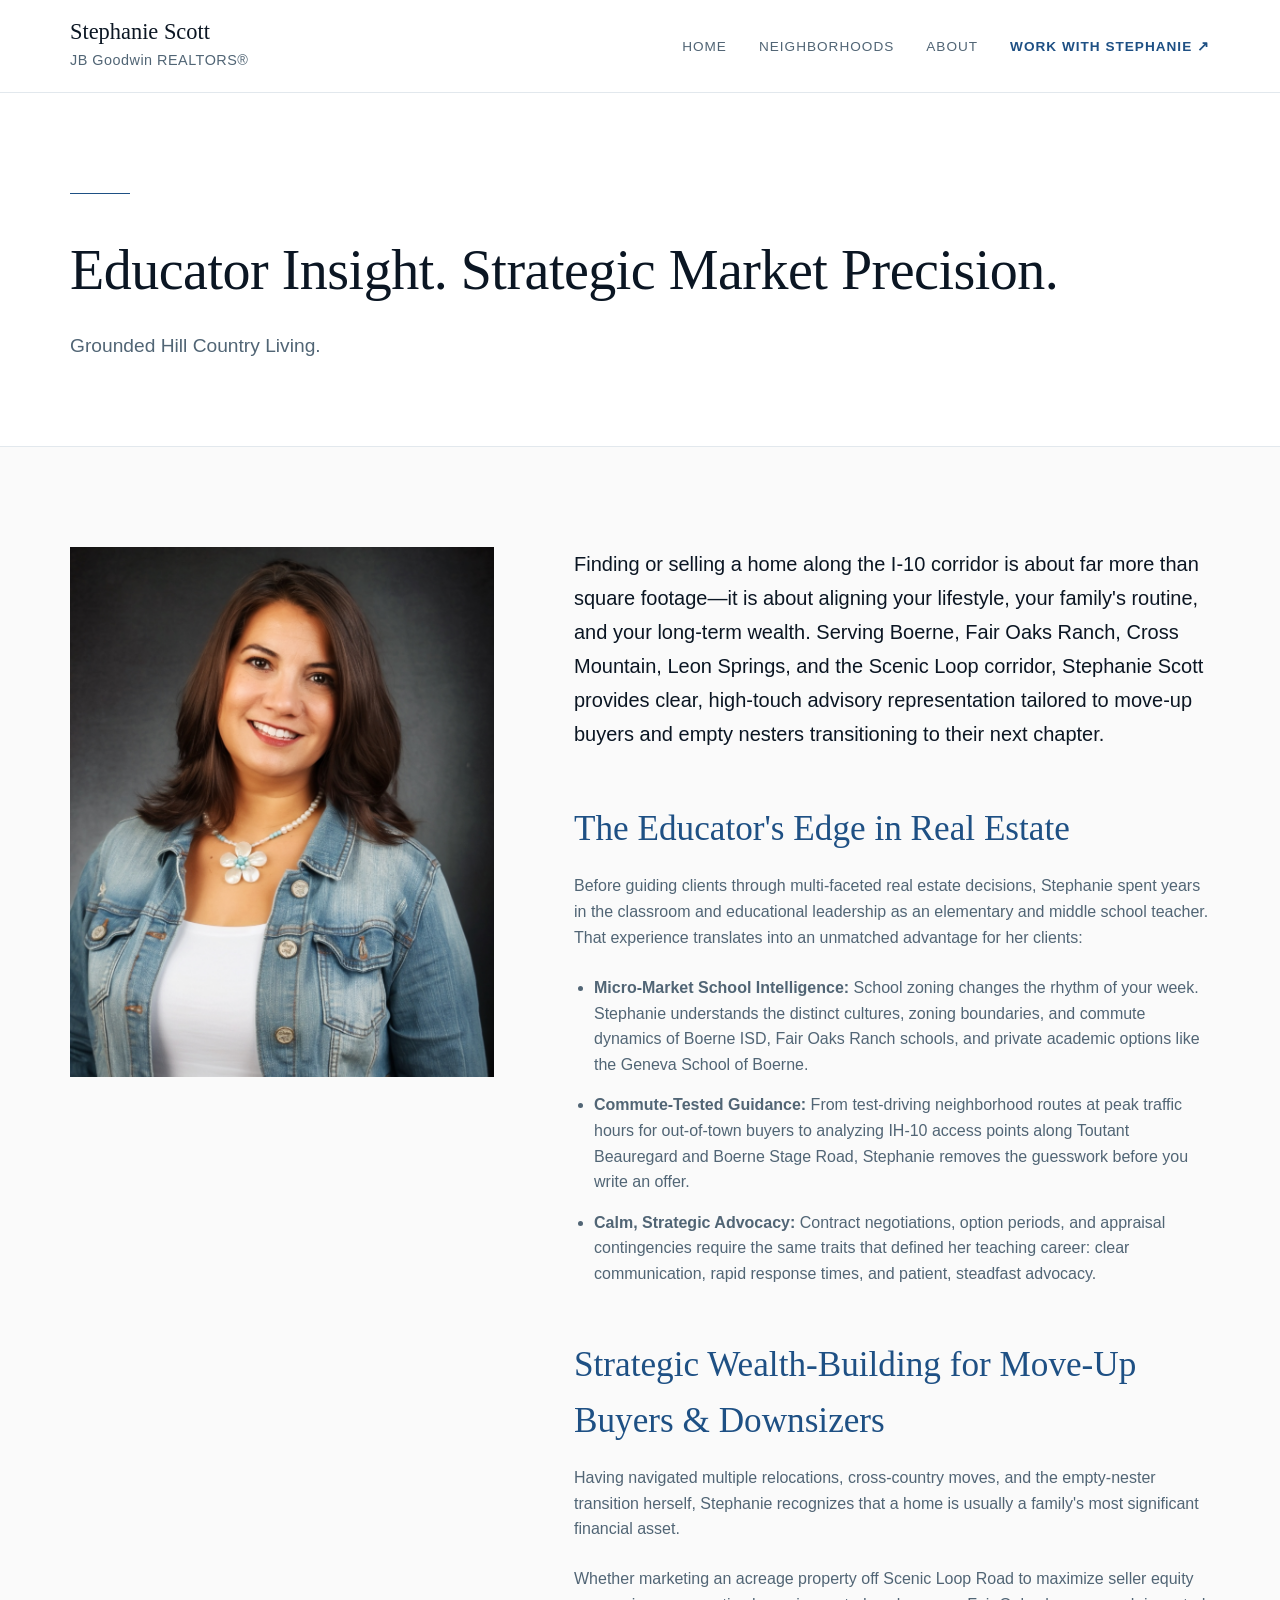
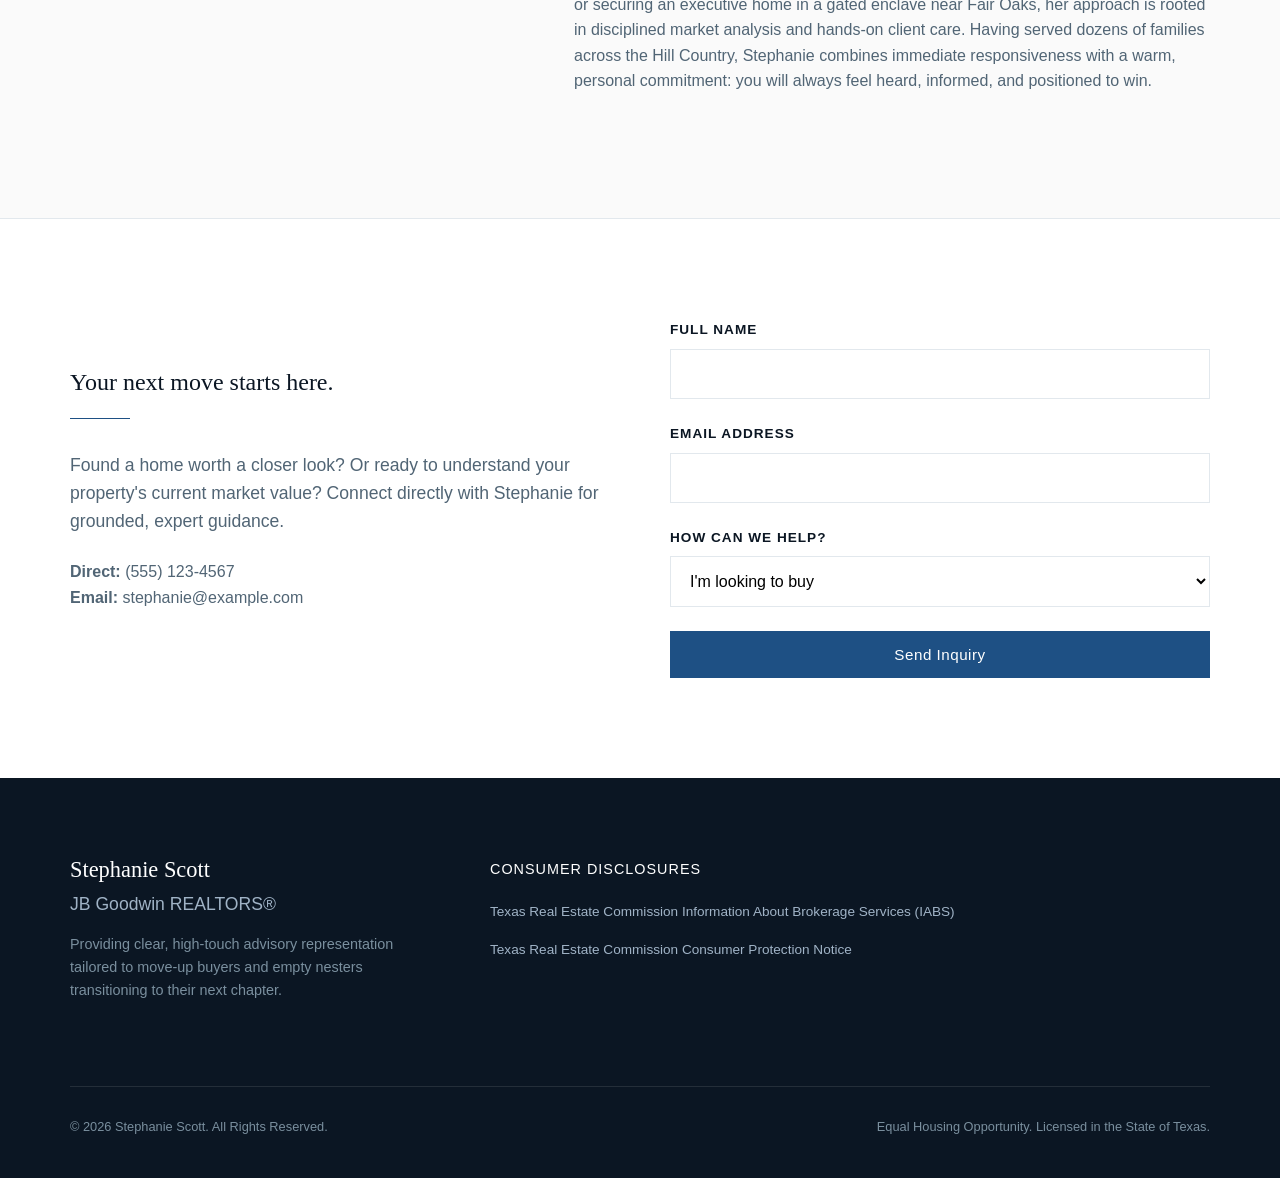
==== commit 87d6ebef: "Headshot Patch" ====
--- a/about.html
+++ b/about.html
@@ -35,7 +35,7 @@
     <div class="container" style="display: grid; grid-template-columns: 1fr 1.5fr; gap: 80px; align-items: start;">
         <div>
             <div class="image-placeholder" style="height: auto; aspect-ratio: 4/5;">
-                 <img src="assets/Stephanie-Scott-Headshot.jpg" alt="Stephanie Scott Headshot">
+                 <img src="Assets/Stephanie-Scott-Headshot.jpg" alt="Stephanie Scott Headshot">
             </div>
         </div>
         <div>
--- a/css/style.css
+++ b/css/style.css
@@ -1,11 +1,11 @@
 /* Core Variables - Editorial & Restrained */
 :root {
-    --text-main: #0B1623; /* Deep Midnight Blue / Almost Black */
-    --text-muted: #516575; /* Steel Blue Muted */
+    --text-main: #0B1623;
+    --text-muted: #516575;
     --bg-main: #FAFAFA;
     --bg-alt: #FFFFFF;
     --border-color: #E2E8ED;
-    --accent: #1E5084; /* Unique Sophisticated Blue */
+    --accent: #1E5084;
     --accent-hover: #153A61;
     --font-sans: -apple-system, BlinkMacSystemFont, "Segoe UI", Roboto, Helvetica, Arial, sans-serif;
     --font-serif: "Playfair Display", "Didot", Georgia, "Times New Roman", serif;
@@ -45,7 +45,6 @@
     margin-bottom: 2rem;
 }
 
-/* Button Styles */
 .btn-primary {
     display: inline-block;
     background-color: var(--accent);
@@ -82,7 +81,6 @@
     border-bottom-color: var(--accent);
 }
 
-/* Navigation */
 .scott-nav {
     background-color: var(--bg-alt);
     border-bottom: 1px solid var(--border-color);
@@ -112,7 +110,6 @@
     line-height: 1.1;
 }
 
-/* TREC Compliance */
 .logo-title {
     font-size: 0.9rem;
     color: var(--text-muted);
@@ -149,7 +146,6 @@
     color: var(--accent) !important;
 }
 
-/* Page Headers */
 .page-header {
     padding: 100px 0 60px 0;
     background-color: var(--bg-alt);
@@ -161,7 +157,6 @@
     letter-spacing: -0.5px;
 }
 
-/* Section Spacing */
 .section {
     padding: 100px 0;
 }
@@ -178,7 +173,6 @@
     color: var(--bg-alt);
 }
 
-/* Hero Section */
 .hero {
     background-color: var(--bg-main);
     padding: 100px 0 120px 0;
@@ -228,7 +222,6 @@
     object-fit: cover;
 }
 
-/* Value Props / Educator Edge Grid */
 .editorial-grid {
     display: grid;
     grid-template-columns: repeat(3, 1fr);
@@ -251,7 +244,6 @@
     margin-bottom: 1rem;
 }
 
-/* Forms (Lead Capture Flow) */
 .lead-capture-grid {
     display: grid;
     grid-template-columns: 1fr 1fr;
@@ -284,7 +276,6 @@
     border-color: var(--accent);
 }
 
-/* TREC Compliant Footer */
 .site-footer {
     background-color: var(--text-main);
     color: #fff;
@@ -302,7 +293,7 @@
 .footer-brand .broker-name {
     display: block;
     color: #A0B3C6;
-    font-size: 1.1rem; /* Prominent sizing for TREC compliance */
+    font-size: 1.1rem;
     margin-top: 5px;
     font-weight: 500;
 }
@@ -332,7 +323,6 @@
     color: #7A8F9E;
 }
 
-/* Mobile */
 @media (max-width: 900px) {
     .hero-grid, .editorial-grid, .lead-capture-grid, .footer-grid {
         grid-template-columns: 1fr;
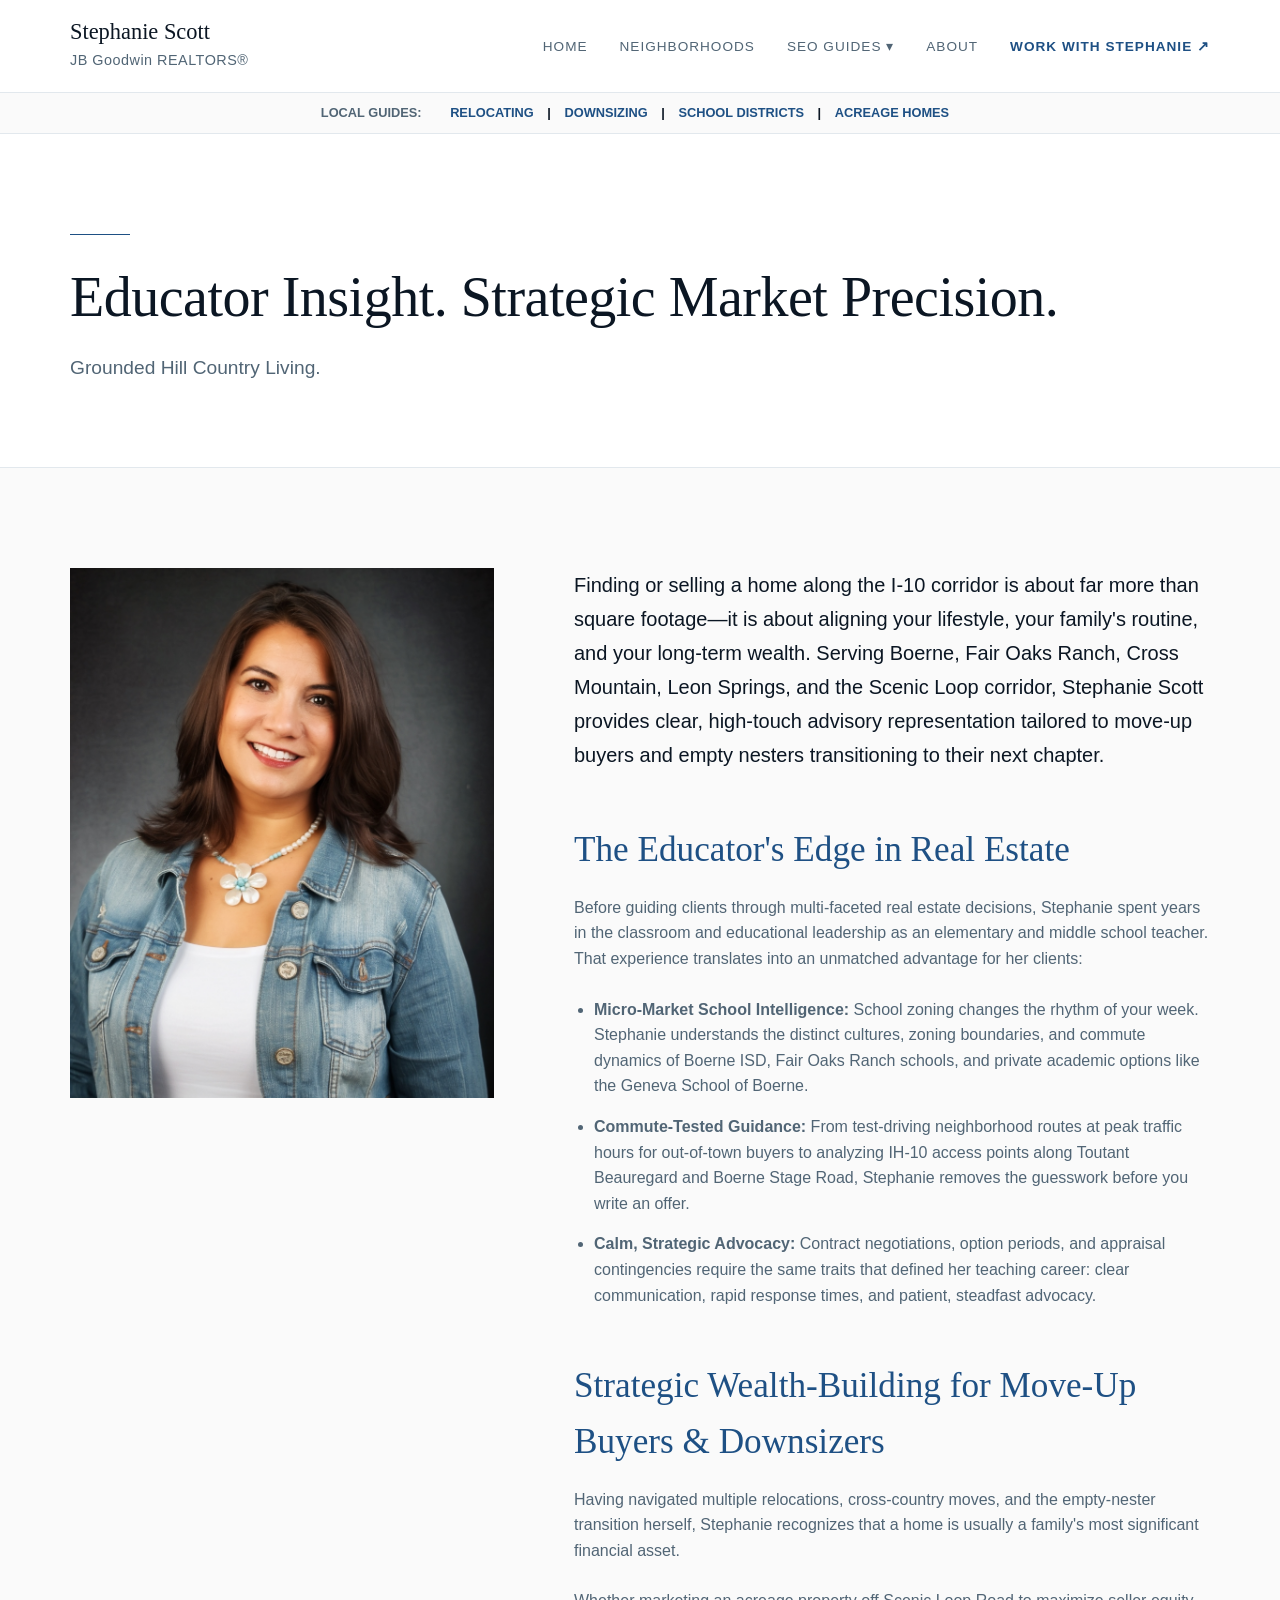
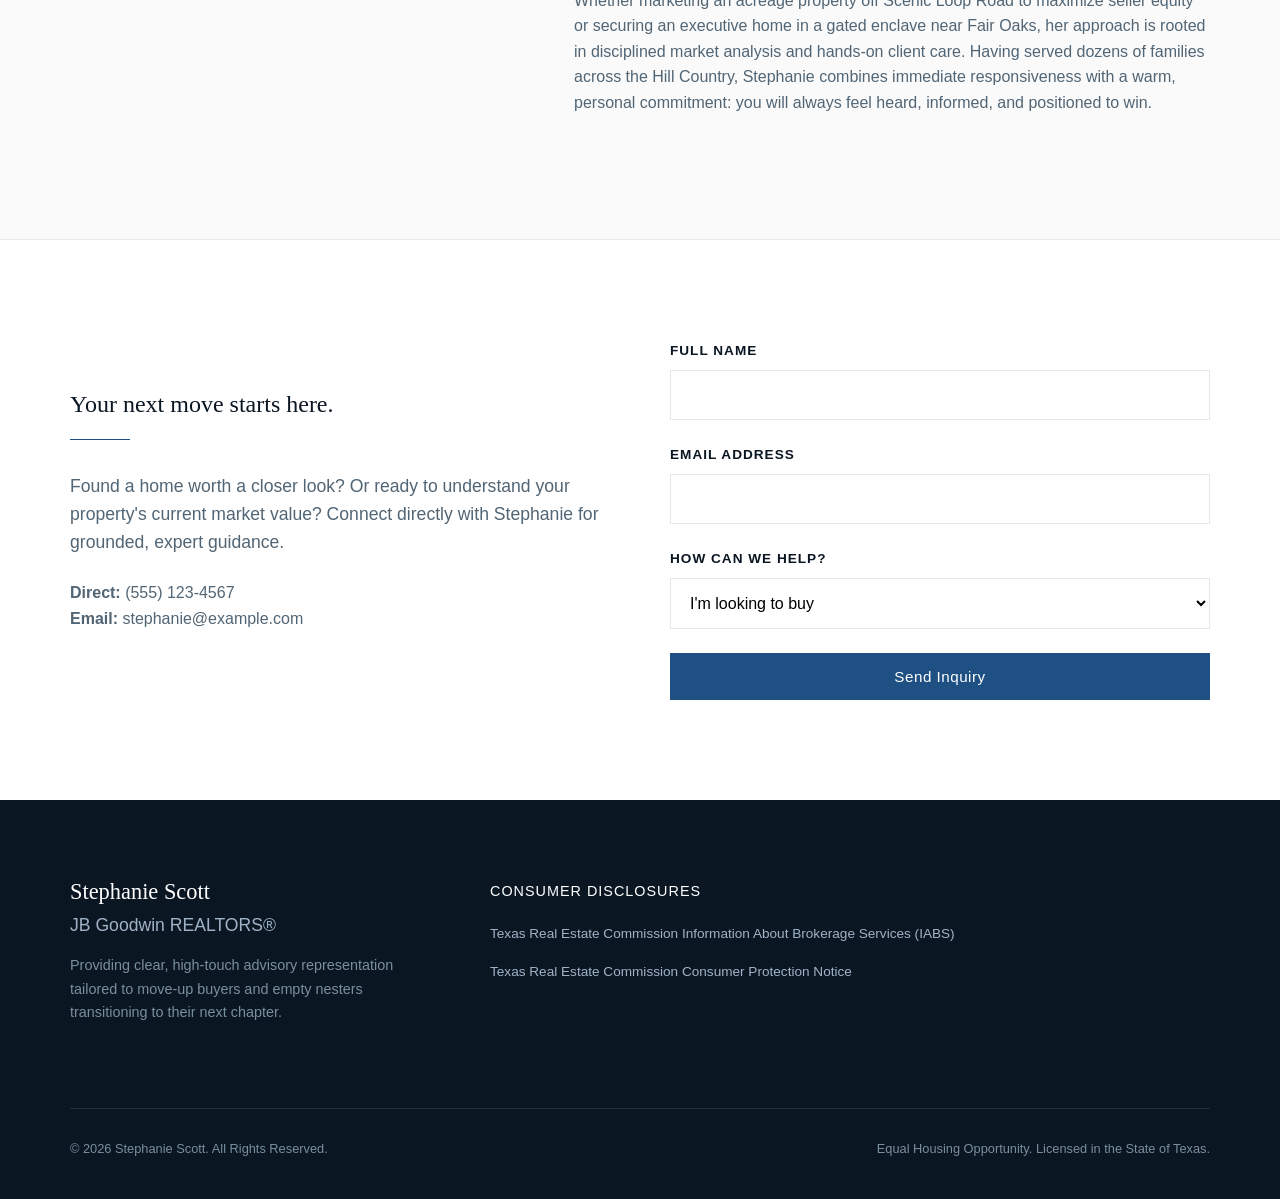
==== commit 3fbafb5c: "V5 SEO footprint" ====
--- a/about.html
+++ b/about.html
@@ -3,9 +3,9 @@
 <head>
     <meta charset="UTF-8">
     <meta name="viewport" content="width=device-width, initial-scale=1.0">
-    <title>Stephanie Scott | JB Goodwin REALTORS® | Texas Real Estate Agent</title>
+    <title>About Stephanie Scott | Hill Country Real Estate Agent</title>
     <link rel="stylesheet" href="css/style.css">
-    <meta name="description" content="Grounded real estate guidance along the I-10 corridor, Boerne, and Fair Oaks Ranch. Discover the Educator's Edge with Stephanie Scott, JB Goodwin REALTORS®.">
+    <meta name="description" content="Read Stephanie Scott's full bio. Strategic wealth-building and real estate advisory tailored to move-up buyers and empty nesters.">
 </head>
 <body>
 <!-- Navigation -->
@@ -18,11 +18,23 @@
         <ul class="nav-links">
             <li><a href="index.html">Home</a></li>
             <li><a href="areas.html">Neighborhoods</a></li>
+            <li style="position:relative;" class="dropdown">
+                <a href="#">SEO Guides ▾</a>
+                <!-- Simplistic CSS-less dropdown approach for static HTML representation -->
+            </li>
             <li><a href="about.html">About</a></li>
             <li><a href="contact.html" class="nav-cta">Work With Stephanie ↗</a></li>
         </ul>
     </div>
 </nav>
+<!-- Secondary Nav just for the static prototype to easily access guides -->
+<div style="background:var(--bg-main); padding: 10px 0; border-bottom:1px solid var(--border-color); text-align:center; font-size:0.8rem; font-weight:600; text-transform:uppercase;">
+    <span style="color:var(--text-muted); margin-right:15px;">Local Guides:</span>
+    <a href="relocating-to-boerne-tx.html" style="color:var(--accent); margin:0 10px; text-decoration:none;">Relocating</a> | 
+    <a href="downsizing-san-antonio-hill-country.html" style="color:var(--accent); margin:0 10px; text-decoration:none;">Downsizing</a> | 
+    <a href="boerne-isd-real-estate-guide.html" style="color:var(--accent); margin:0 10px; text-decoration:none;">School Districts</a> | 
+    <a href="hill-country-acreage-homes.html" style="color:var(--accent); margin:0 10px; text-decoration:none;">Acreage Homes</a>
+</div>
 
 <header class="page-header">
     <div class="container">
--- a/css/style.css
+++ b/css/style.css
@@ -26,6 +26,12 @@
     margin: 0 auto;
 }
 
+/* Article Container specifically for long-form SEO content */
+.article-container {
+    max-width: 800px;
+    margin: 0 auto;
+}
+
 h1, h2, h3, h4, h5, h6 {
     font-family: var(--font-serif);
     font-weight: 400;
@@ -154,7 +160,9 @@
 
 .page-header h1 {
     font-size: 3.5rem;
+    line-height: 1.1;
     letter-spacing: -0.5px;
+    margin-bottom: 1.5rem;
 }
 
 .section {
@@ -242,6 +250,32 @@
     color: var(--accent);
     display: block;
     margin-bottom: 1rem;
+}
+
+/* Rich Text Content for SEO Pages */
+.rich-text h2 {
+    font-size: 2.2rem;
+    margin-top: 3rem;
+    color: var(--accent);
+}
+.rich-text h3 {
+    font-size: 1.5rem;
+    margin-top: 2rem;
+    font-family: var(--font-sans);
+    font-weight: 600;
+}
+.rich-text p {
+    font-size: 1.1rem;
+    line-height: 1.8;
+}
+.rich-text ul {
+    margin-bottom: 2rem;
+    font-size: 1.1rem;
+    color: var(--text-muted);
+    line-height: 1.8;
+}
+.rich-text li {
+    margin-bottom: 0.5rem;
 }
 
 .lead-capture-grid {
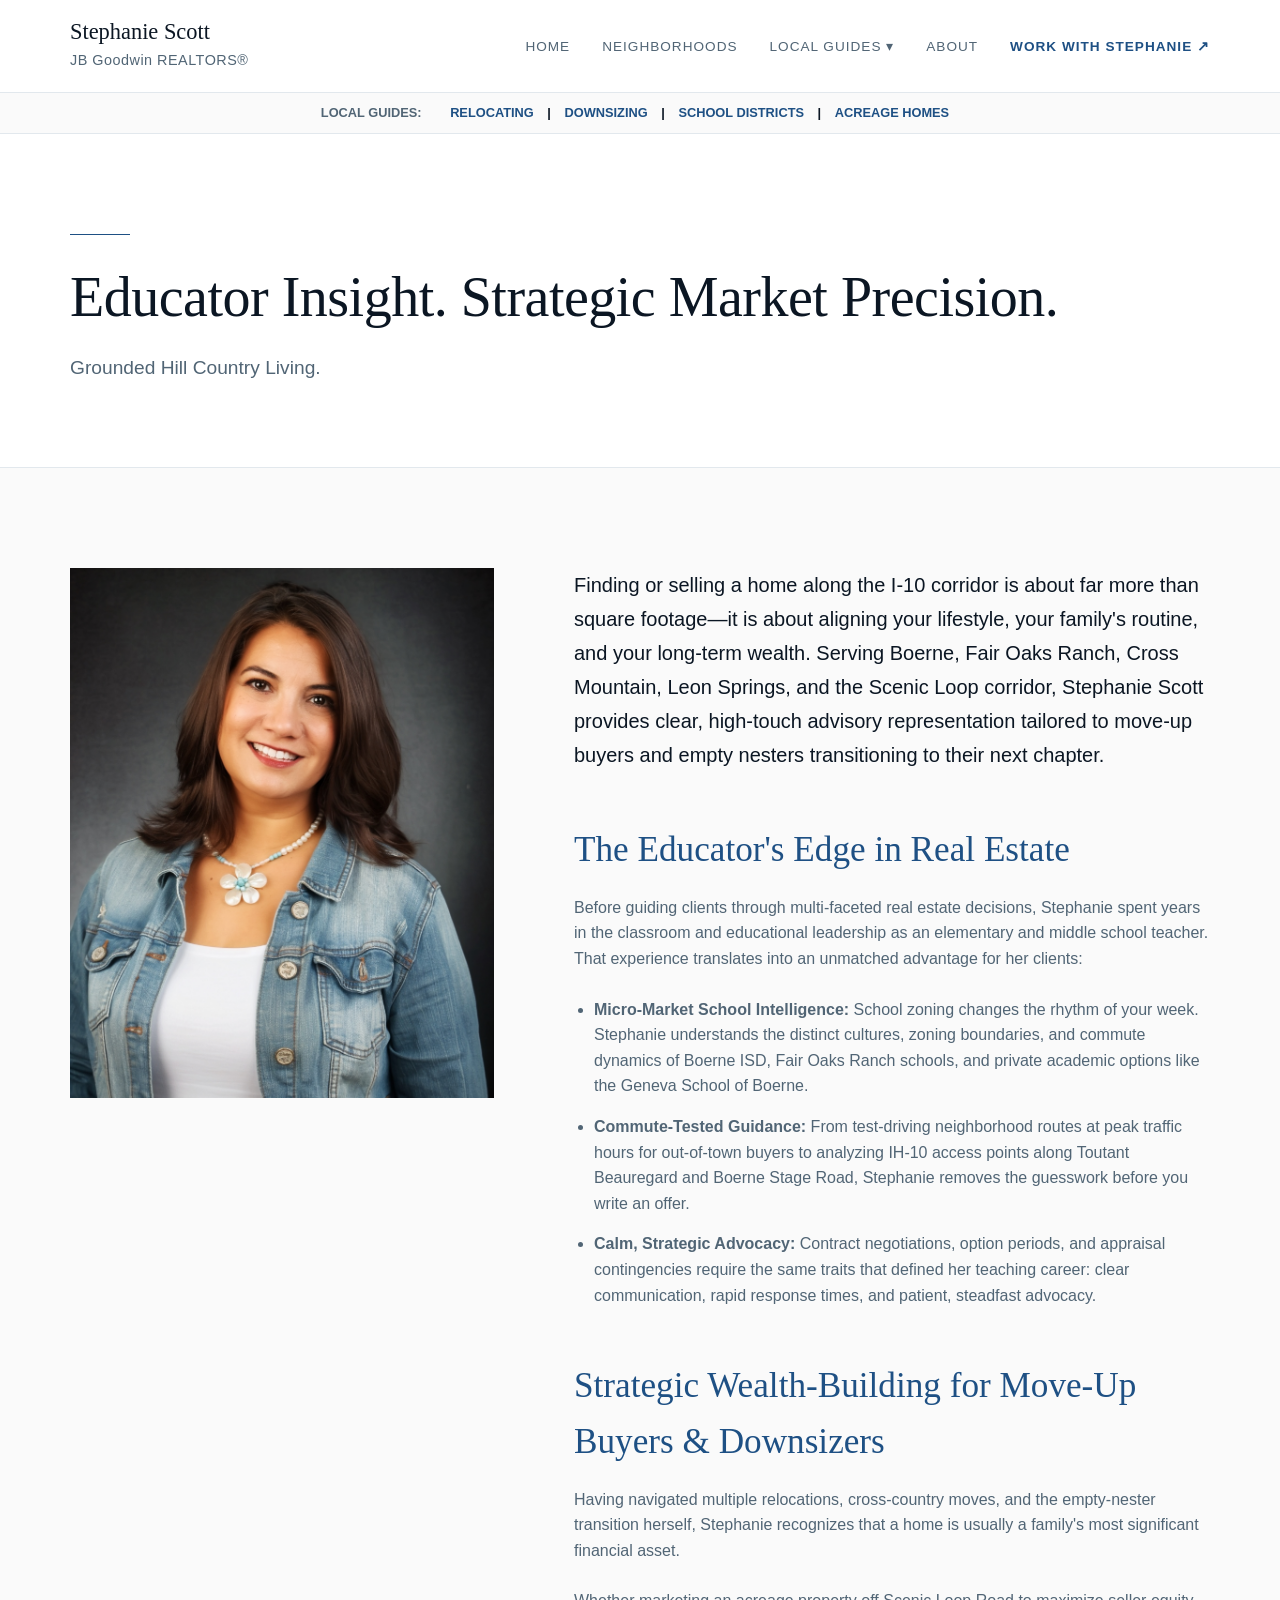
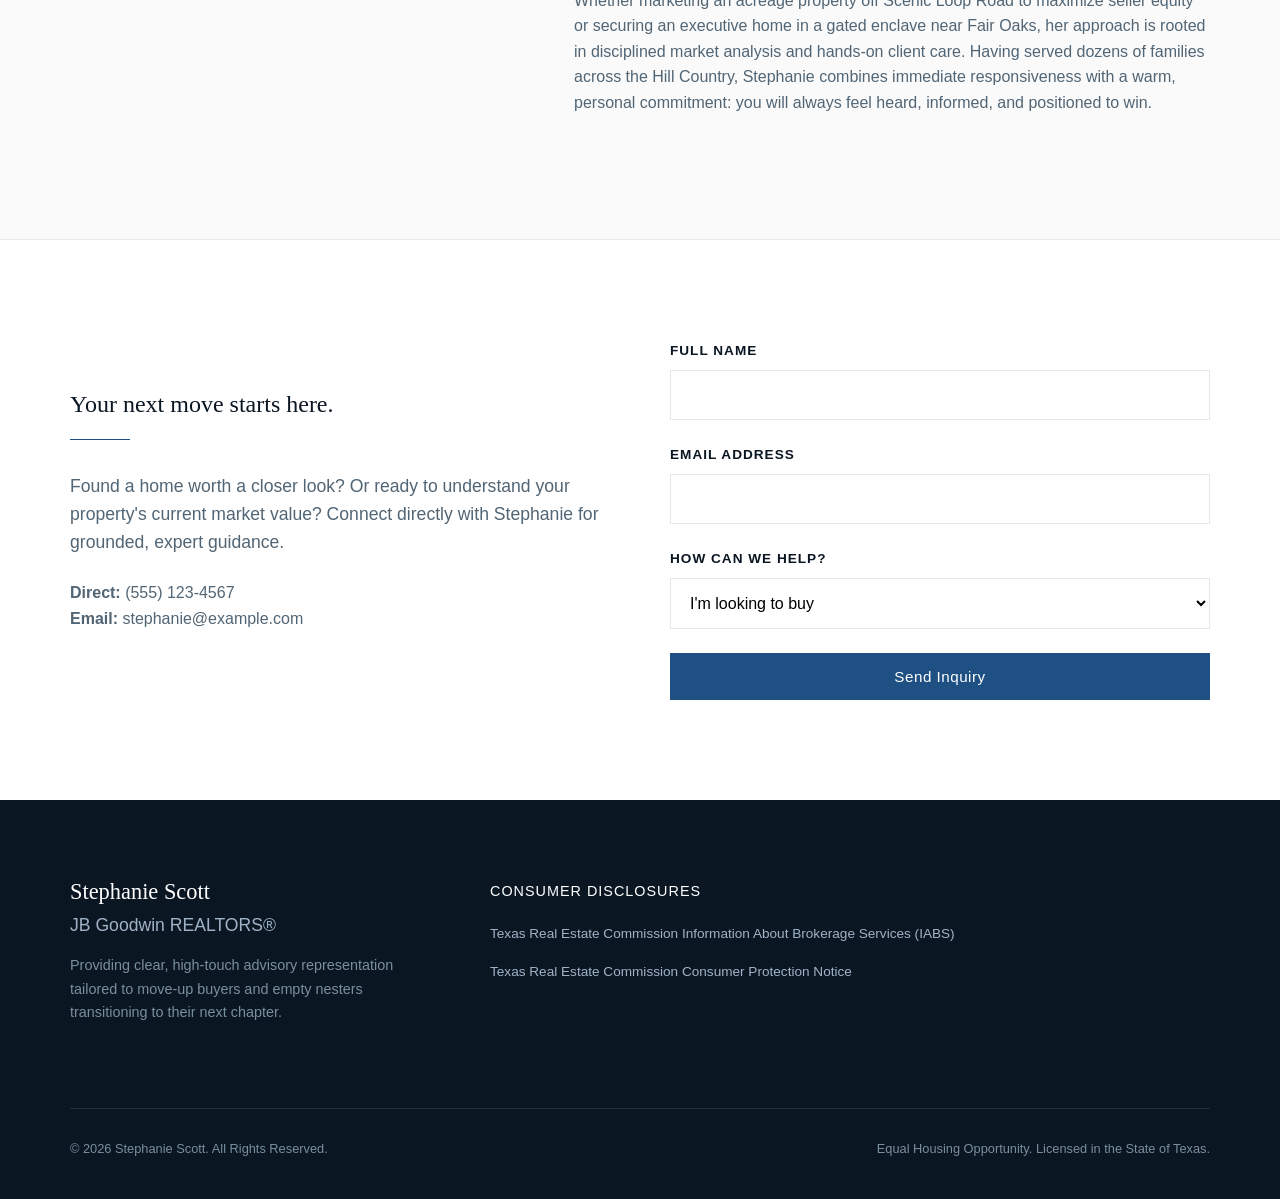
==== commit 805f364d: "V6 Internal facing copy" ====
--- a/about.html
+++ b/about.html
@@ -19,15 +19,13 @@
             <li><a href="index.html">Home</a></li>
             <li><a href="areas.html">Neighborhoods</a></li>
             <li style="position:relative;" class="dropdown">
-                <a href="#">SEO Guides ▾</a>
-                <!-- Simplistic CSS-less dropdown approach for static HTML representation -->
+                <a href="#">Local Guides ▾</a>
             </li>
             <li><a href="about.html">About</a></li>
             <li><a href="contact.html" class="nav-cta">Work With Stephanie ↗</a></li>
         </ul>
     </div>
 </nav>
-<!-- Secondary Nav just for the static prototype to easily access guides -->
 <div style="background:var(--bg-main); padding: 10px 0; border-bottom:1px solid var(--border-color); text-align:center; font-size:0.8rem; font-weight:600; text-transform:uppercase;">
     <span style="color:var(--text-muted); margin-right:15px;">Local Guides:</span>
     <a href="relocating-to-boerne-tx.html" style="color:var(--accent); margin:0 10px; text-decoration:none;">Relocating</a> | 
@@ -68,7 +66,7 @@
     </div>
 </section>
 
-<!-- Lead Capture / CTA Section -->
+<!-- Lead Capture Section -->
 <section class="section bg-alt" style="border-top: 1px solid var(--border-color);">
     <div class="container lead-capture-grid">
         <div>
--- a/css/style.css
+++ b/css/style.css
@@ -26,7 +26,7 @@
     margin: 0 auto;
 }
 
-/* Article Container specifically for long-form SEO content */
+/* Article Container specifically for long-form content */
 .article-container {
     max-width: 800px;
     margin: 0 auto;
@@ -252,7 +252,7 @@
     margin-bottom: 1rem;
 }
 
-/* Rich Text Content for SEO Pages */
+/* Rich Text Content for Editorial Pages */
 .rich-text h2 {
     font-size: 2.2rem;
     margin-top: 3rem;
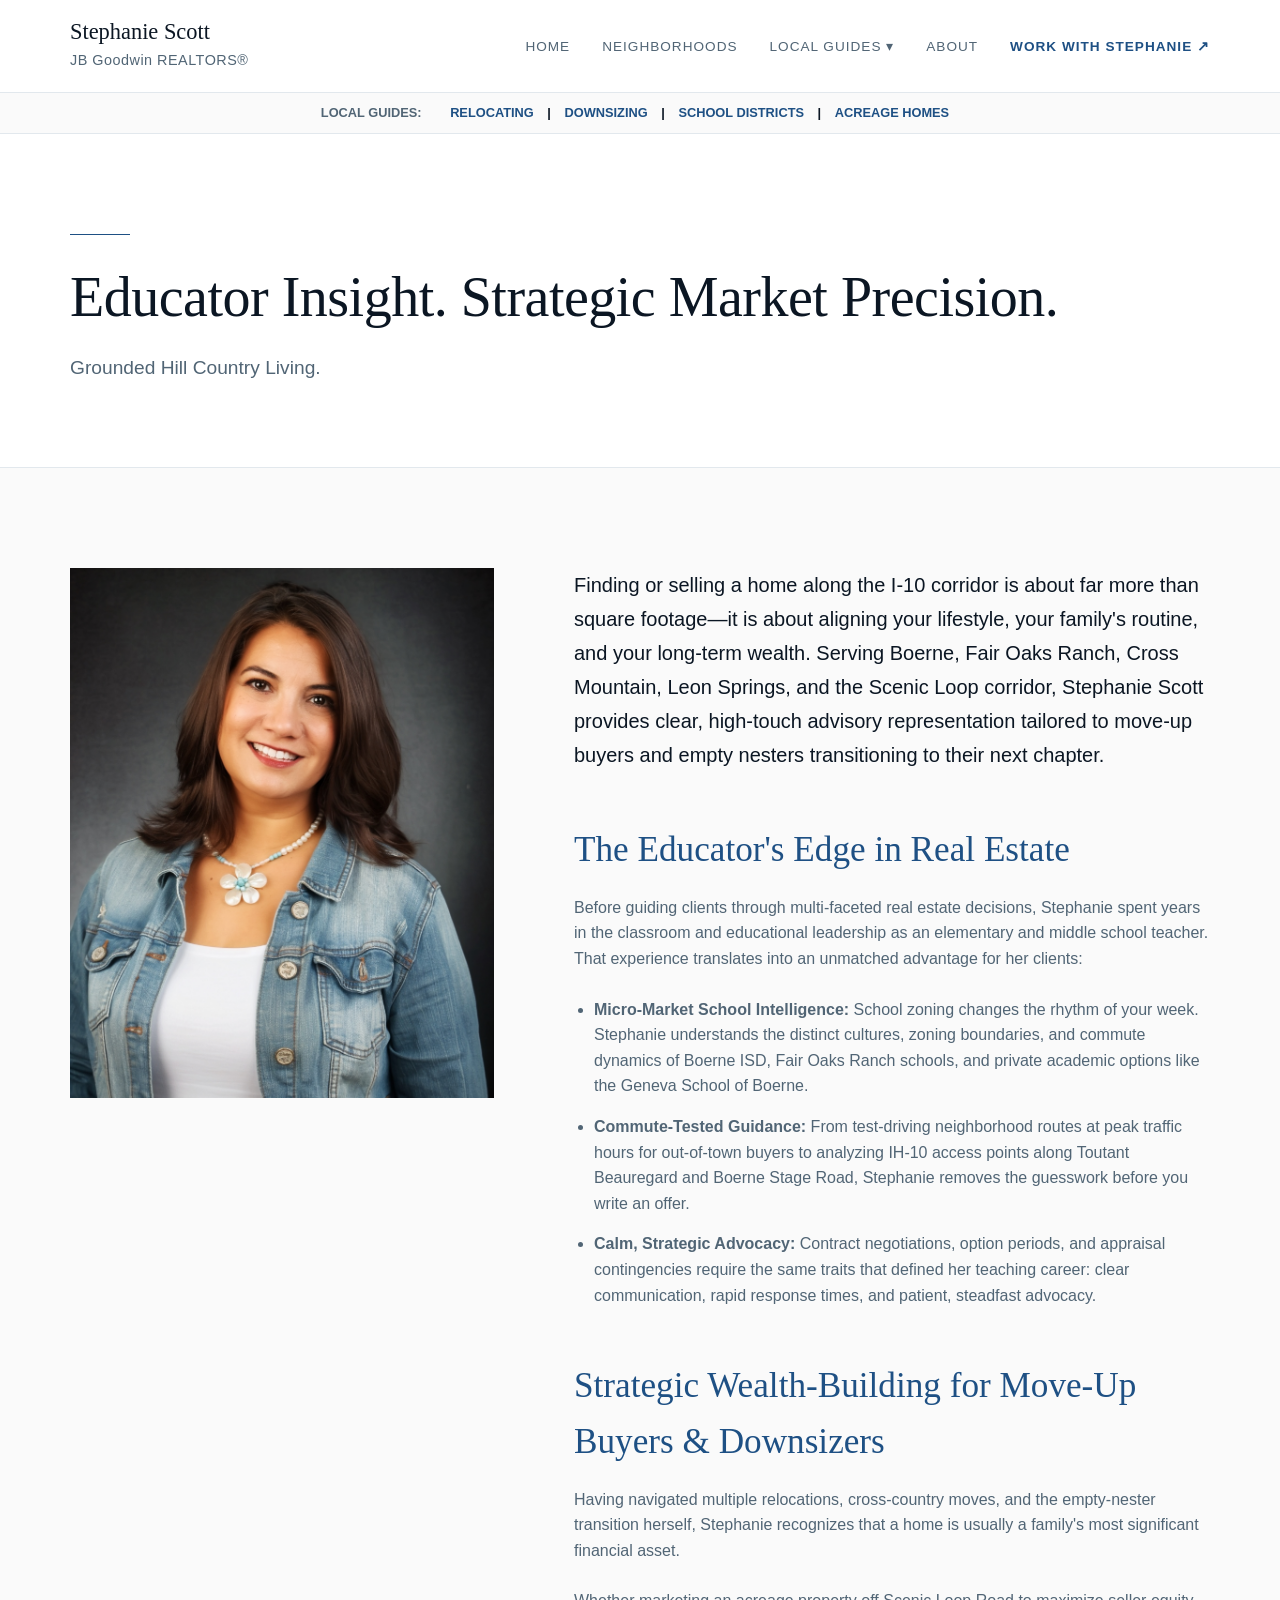
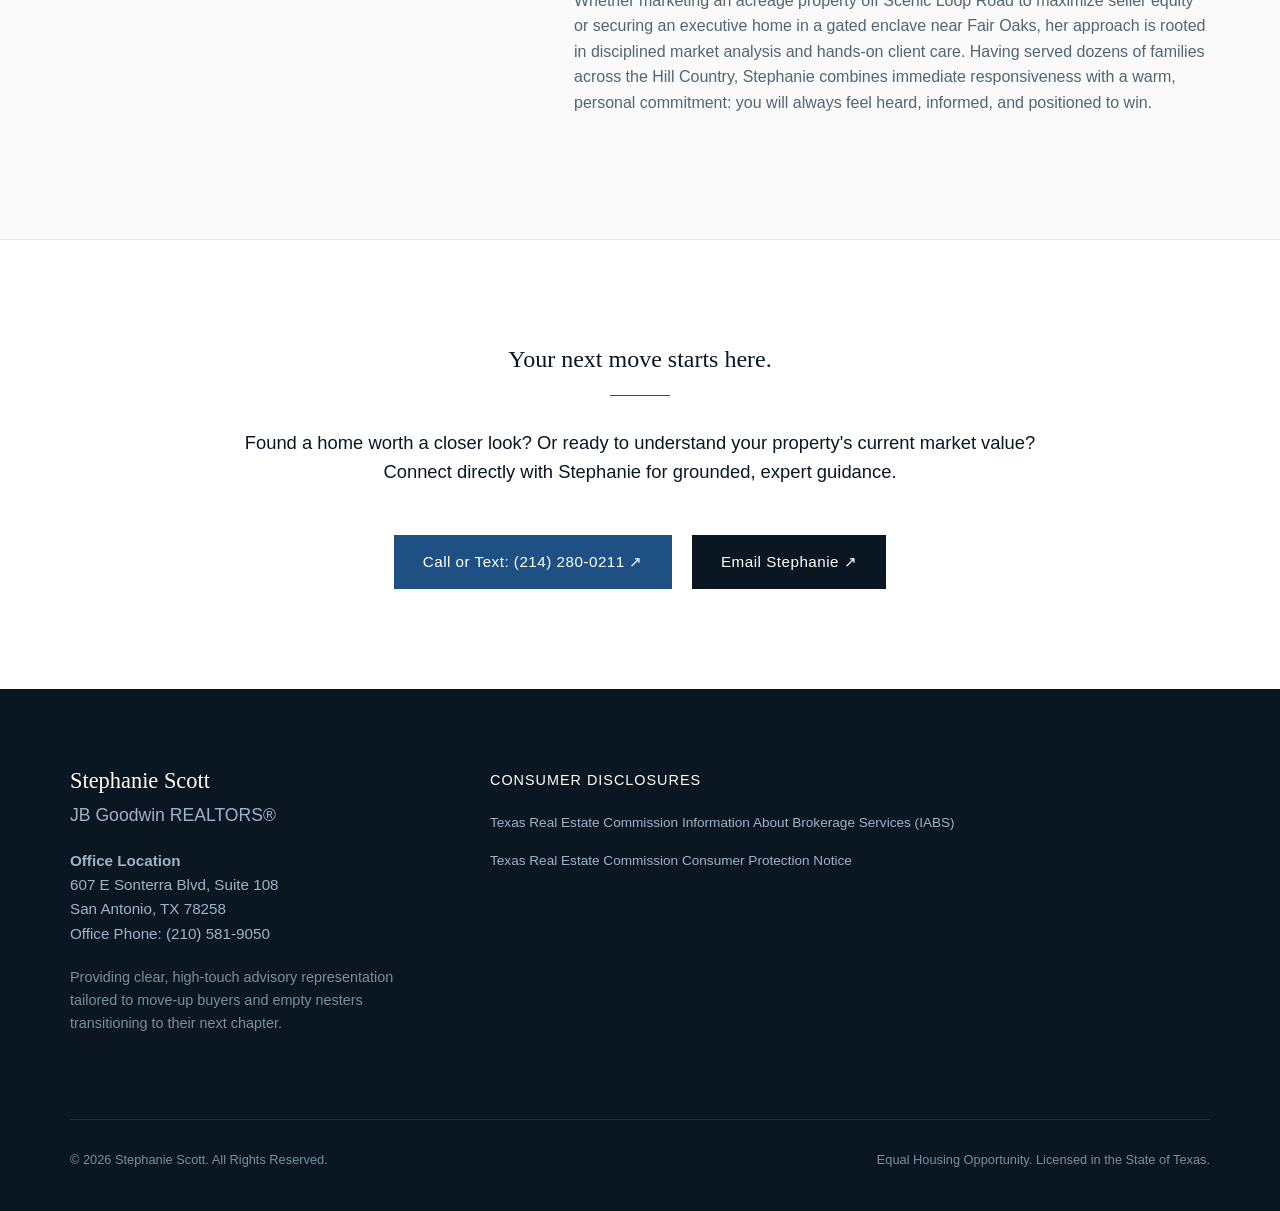
==== commit aaf998d6: "Lad Capture and Contact info" ====
--- a/about.html
+++ b/about.html
@@ -6,6 +6,15 @@
     <title>About Stephanie Scott | Hill Country Real Estate Agent</title>
     <link rel="stylesheet" href="css/style.css">
     <meta name="description" content="Read Stephanie Scott's full bio. Strategic wealth-building and real estate advisory tailored to move-up buyers and empty nesters.">
+    <!-- Google tag (gtag.js) -->
+    <script async src="https://www.googletagmanager.com/gtag/js?id=G-26E542M8Z9"></script>
+    <script>
+      window.dataLayer = window.dataLayer || [];
+      function gtag(){dataLayer.push(arguments);}
+      gtag('js', new Date());
+
+      gtag('config', 'G-26E542M8Z9');
+    </script>
 </head>
 <body>
 <!-- Navigation -->
@@ -66,36 +75,16 @@
     </div>
 </section>
 
-<!-- Lead Capture Section -->
-<section class="section bg-alt" style="border-top: 1px solid var(--border-color);">
-    <div class="container lead-capture-grid">
-        <div>
-            <h2>Your next move starts here.</h2>
-            <div class="editorial-line"></div>
-            <p style="font-size: 1.1rem;">Found a home worth a closer look? Or ready to understand your property's current market value? Connect directly with Stephanie for grounded, expert guidance.</p>
-            <p><strong>Direct:</strong> (555) 123-4567<br><strong>Email:</strong> stephanie@example.com</p>
-        </div>
-        <div>
-            <form name="contact" method="POST" data-netlify="true" action="/success.html">
-                <div class="form-group">
-                    <label>Full Name</label>
-                    <input type="text" name="name" class="form-control" required>
-                </div>
-                <div class="form-group">
-                    <label>Email Address</label>
-                    <input type="email" name="email" class="form-control" required>
-                </div>
-                <div class="form-group">
-                    <label>How can we help?</label>
-                    <select name="inquiry_type" class="form-control">
-                        <option>I'm looking to buy</option>
-                        <option>I'm looking to sell</option>
-                        <option>Relocating to the San Antonio/Boerne area</option>
-                        <option>General real estate inquiry</option>
-                    </select>
-                </div>
-                <button type="submit" class="btn-primary" style="width: 100%;">Send Inquiry</button>
-            </form>
+<!-- Contact / Lead Capture Section -->
+<section class="section bg-alt" style="border-top: 1px solid var(--border-color); text-align: center;">
+    <div class="container" style="max-width: 800px;">
+        <h2>Your next move starts here.</h2>
+        <div class="editorial-line" style="margin: 0 auto 2rem auto;"></div>
+        <p style="font-size: 1.15rem; margin-bottom: 3rem; color: var(--text-main);">Found a home worth a closer look? Or ready to understand your property's current market value? Connect directly with Stephanie for grounded, expert guidance.</p>
+        
+        <div style="display: flex; gap: 20px; justify-content: center; flex-wrap: wrap;">
+            <a href="tel:2142800211" class="btn-primary">Call or Text: (214) 280-0211 ↗</a>
+            <a href="mailto:stephaniescott@jbgoodwin.com" class="btn-primary" style="background-color: var(--text-main); border-color: var(--text-main);">Email Stephanie ↗</a>
         </div>
     </div>
 </section>
@@ -106,7 +95,13 @@
         <div class="footer-brand">
             <span class="logo-name">Stephanie Scott</span>
             <span class="broker-name">JB Goodwin REALTORS&reg;</span>
-            <p style="color: #7A8F9E; margin-top: 15px; font-size: 0.9rem;">Providing clear, high-touch advisory representation tailored to move-up buyers and empty nesters transitioning to their next chapter.</p>
+            <div style="color: #A0B3C6; margin-top: 20px; font-size: 0.95rem; line-height: 1.6;">
+                <strong>Office Location</strong><br>
+                607 E Sonterra Blvd, Suite 108<br>
+                San Antonio, TX 78258<br>
+                Office Phone: (210) 581-9050
+            </div>
+            <p style="color: #7A8F9E; margin-top: 20px; font-size: 0.9rem; max-width: 400px;">Providing clear, high-touch advisory representation tailored to move-up buyers and empty nesters transitioning to their next chapter.</p>
         </div>
         <div class="footer-links">
             <h4 style="color: #fff; margin-bottom: 5px; font-family: var(--font-sans); font-size: 0.9rem; text-transform: uppercase; letter-spacing: 1px;">Consumer Disclosures</h4>
--- a/css/style.css
+++ b/css/style.css
@@ -278,38 +278,6 @@
     margin-bottom: 0.5rem;
 }
 
-.lead-capture-grid {
-    display: grid;
-    grid-template-columns: 1fr 1fr;
-    gap: 60px;
-    align-items: center;
-}
-.form-group {
-    margin-bottom: 1.5rem;
-}
-.form-group label {
-    display: block;
-    margin-bottom: 0.5rem;
-    font-size: 0.85rem;
-    text-transform: uppercase;
-    letter-spacing: 1px;
-    font-weight: 600;
-}
-.form-control {
-    width: 100%;
-    padding: 15px;
-    border: 1px solid var(--border-color);
-    background-color: var(--bg-alt);
-    font-family: var(--font-sans);
-    font-size: 1rem;
-    transition: border-color 0.3s ease;
-    box-sizing: border-box;
-}
-.form-control:focus {
-    outline: none;
-    border-color: var(--accent);
-}
-
 .site-footer {
     background-color: var(--text-main);
     color: #fff;
@@ -358,7 +326,7 @@
 }
 
 @media (max-width: 900px) {
-    .hero-grid, .editorial-grid, .lead-capture-grid, .footer-grid {
+    .hero-grid, .editorial-grid, .footer-grid {
         grid-template-columns: 1fr;
         gap: 40px;
     }
